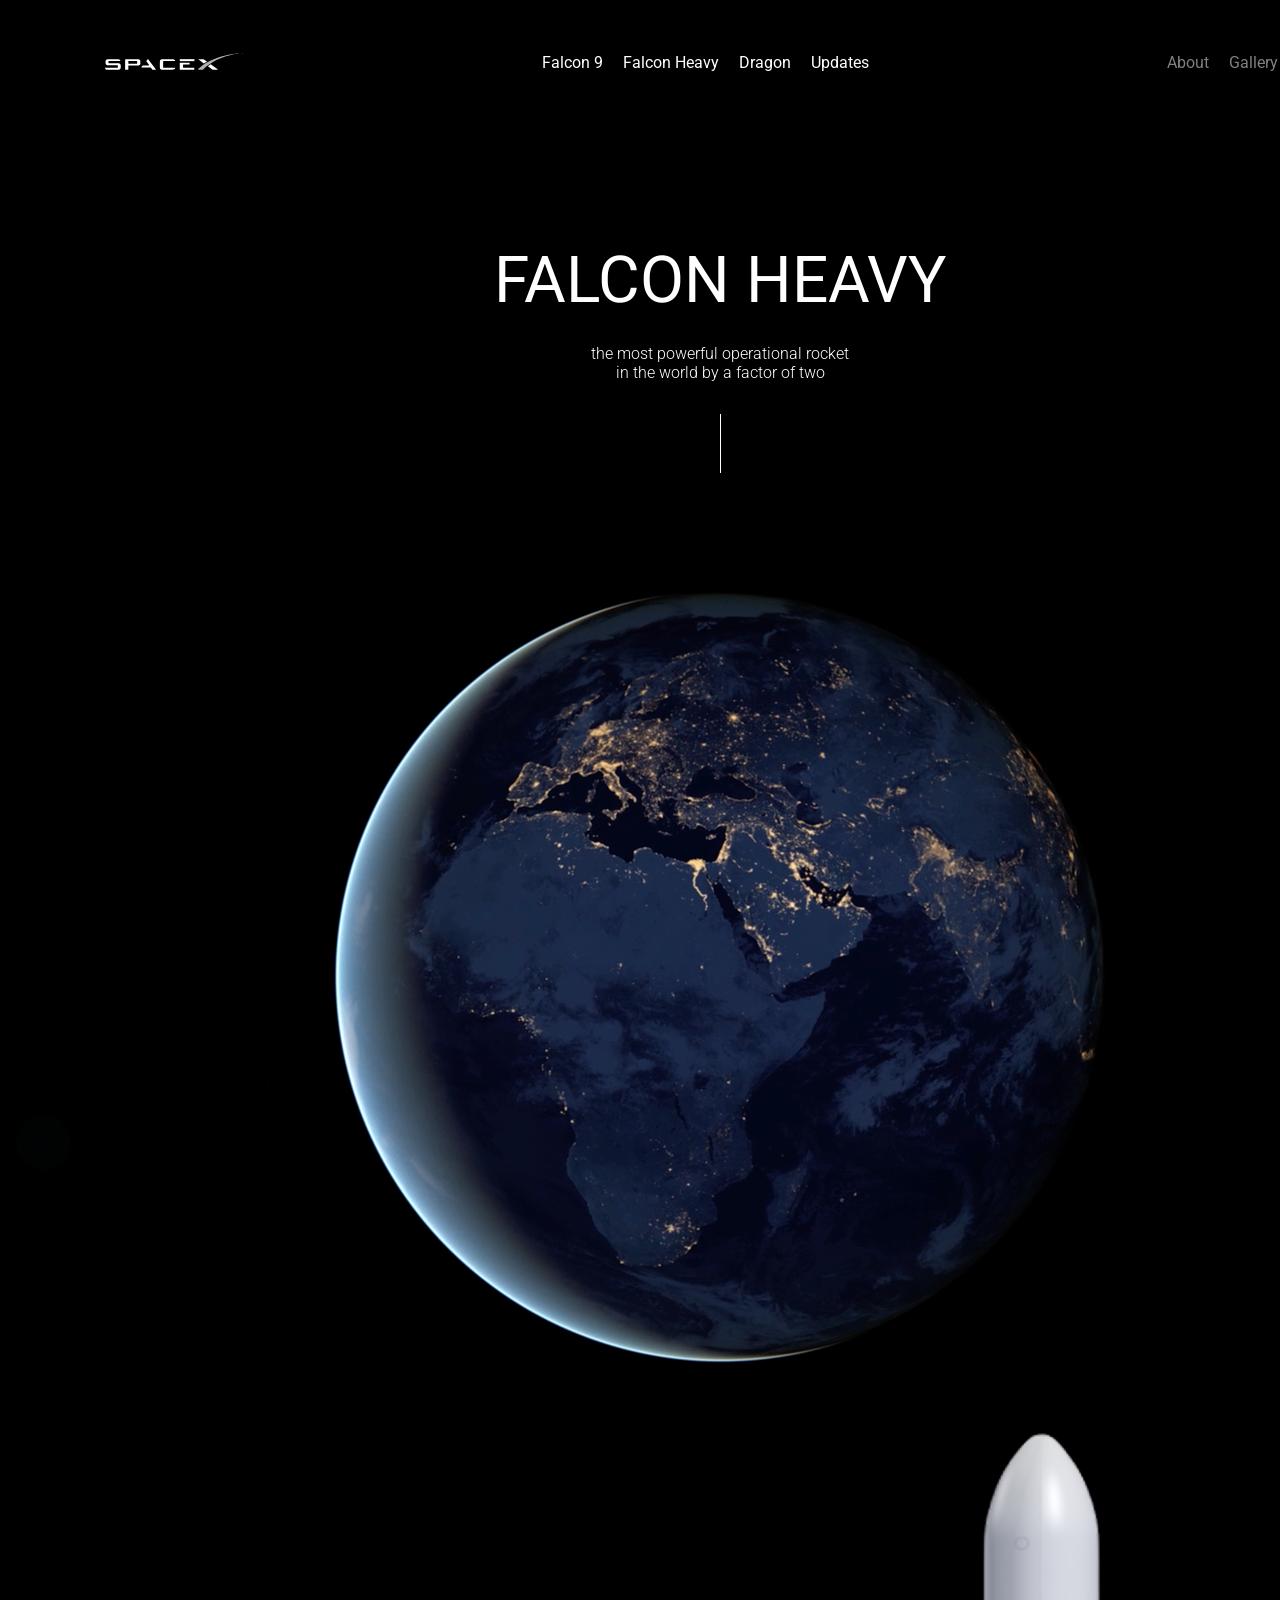
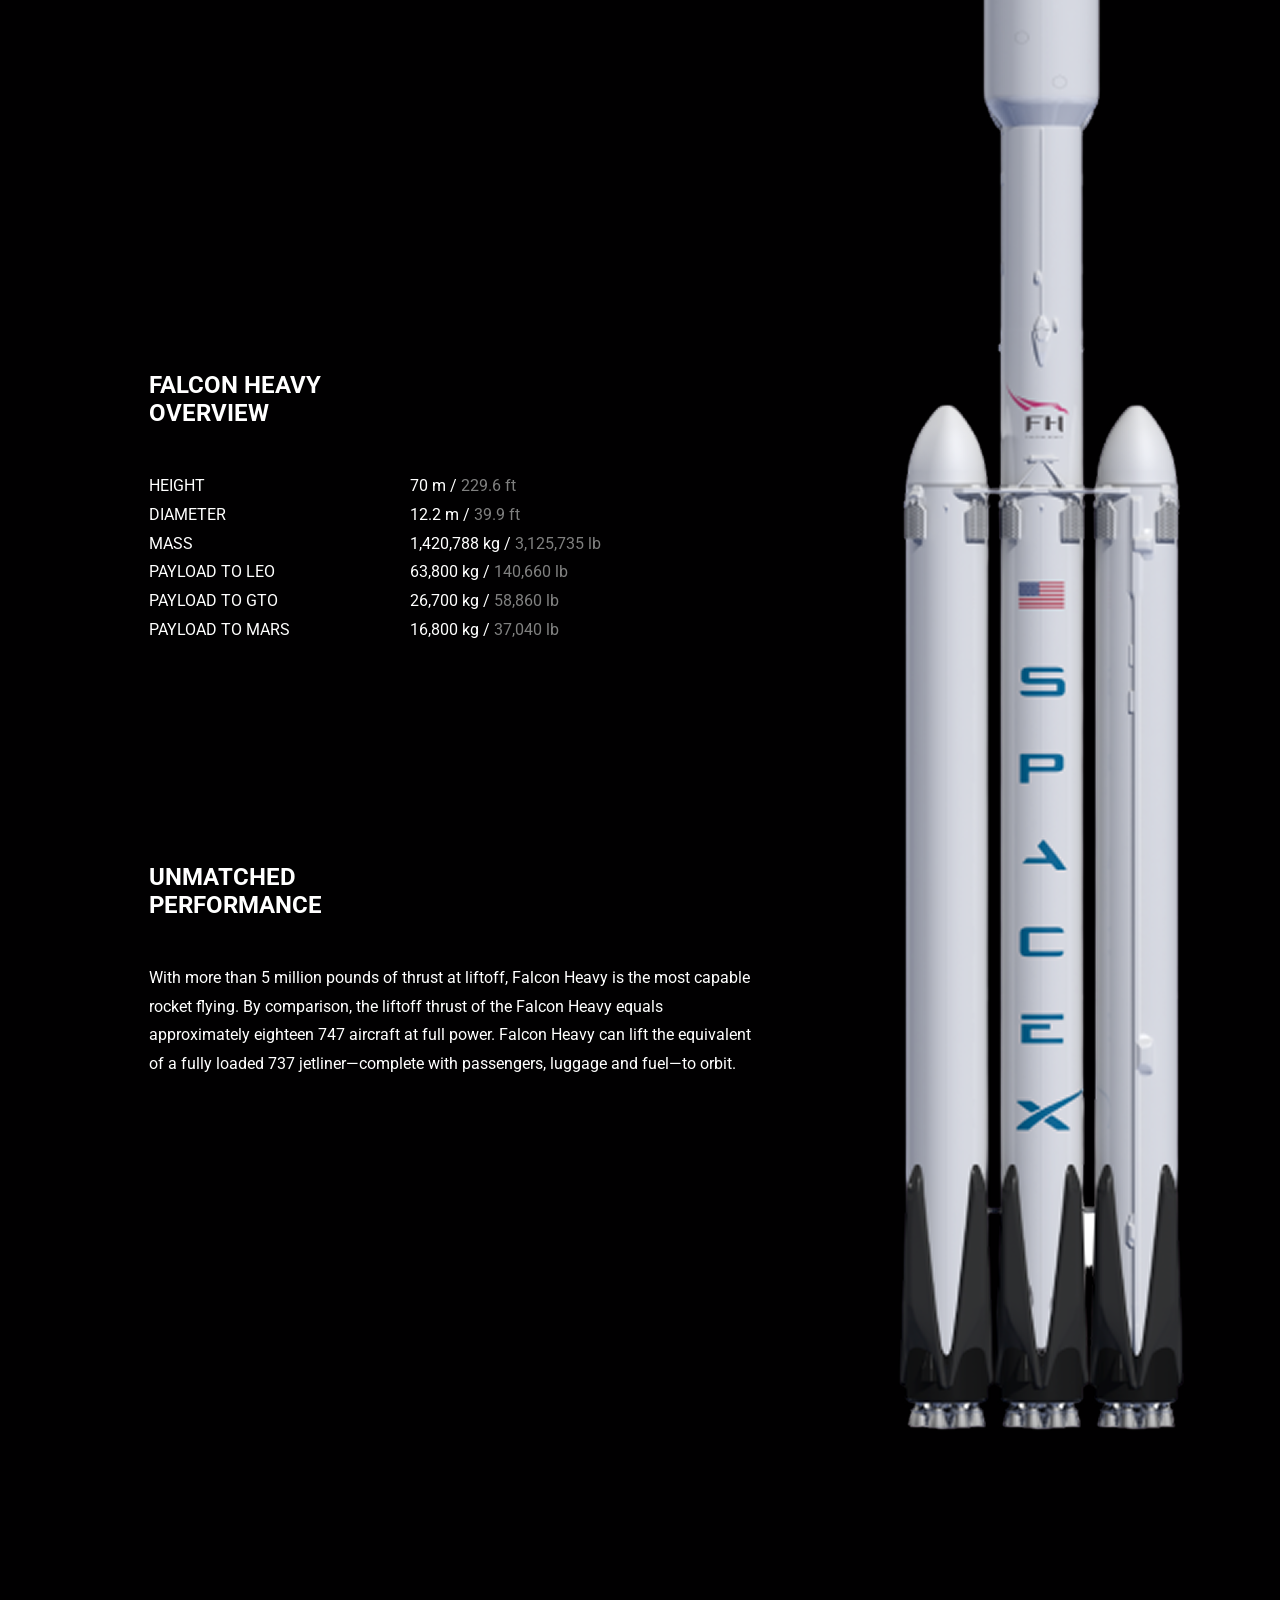
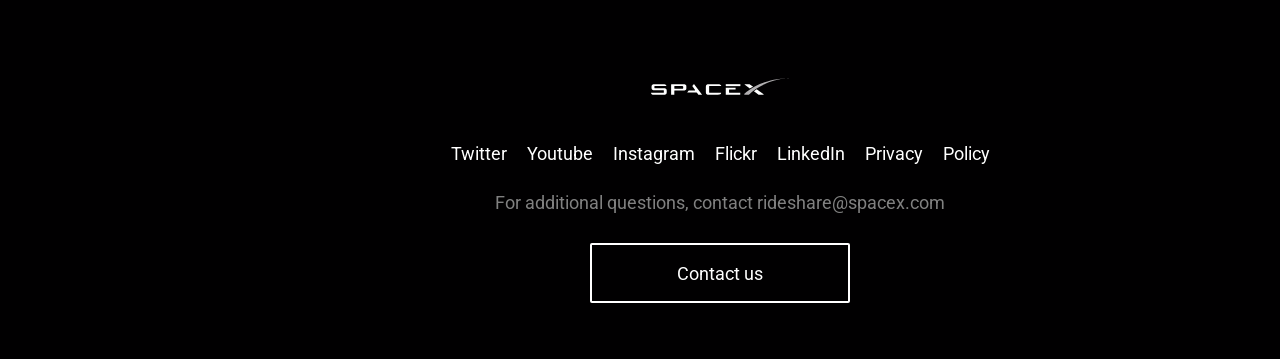
==== index.html @ 6d6f0f40 "додала базові файли проєкту" ====
<!DOCTYPE html>
<html lang="en">

<head>
  <meta charset="UTF-8">
  <meta name="viewport" content="width=device-width, initial-scale=1.0">
  <title>project1🚀</title>
  <link rel="stylesheet" href="style.css">
  <link rel="shortcut icon" href="cat.png" type="image/x-icon">
</head>

<body>
  <div class="container">
    <header class="header">
      <div class="header-content">
        <a href="index.html">
          <img class="logo" src="logo.svg" alt="logo.svg" />
        </a>
        <ul class="nav">
          <li class="nav-item"><a href="" class="nav-link">Falcon 9</a></li>
          <li class="nav-item"><a href="" class="nav-link">Falcon Heavy</a></li>
          <li class="nav-item"><a href="" class="nav-link">Dragon</a></li>
          <li class="nav-item"><a href="" class="nav-link">Updates</a></li>
        </ul>
        <ul class="nav">
          <li class="nav-item"><a href="" class="nav-link gray-link">About</a></li>
          <li class="nav-item"><a href="" class="nav-link gray-link">Gallery</a></li>
          <li class="nav-item"><a href="" class="nav-link gray-link">Shop</a></li>
        </ul>
      </div>
    </header>
    <!-- /header -->
    <main class="main">
      <div class="heading">
        <h1 class="heading1">FALCON HEAVY</h1>
        <h4 class="heading4">the most powerful operational rocket in the world by a factor of two</h4>
        <img class="Line" src="Line.png" alt="Line.png">
        <img class="earth" src="earth.png" alt="earth.png">
      </div>

      <div class="falcon-overwiew">
        <h3 class="overwiew-title">
          Falcon Heavy <br>Overview
        </h3>
        <div class="overview-text">
          <ul class="falcon-parameters left-col">
            <li class="falcon-parameters-item">HEIGHT</li>
            <li class="falcon-parameters-item">DIAMETER</li>
            <li class="falcon-parameters-item">MASS</li>
            <li class="falcon-parameters-item">PAYLOAD TO LEO</li>
            <li class="falcon-parameters-item">PAYLOAD TO GTO	</li>
            <li class="falcon-parameters-item">PAYLOAD TO MARS</li>
          </ul>
          <ul class="falcon-parameters right-col">
            <li class="falcon-parameters-item">70 m / <span class="ft">229.6 ft</span></li>
            <li class="falcon-parameters-item">12.2 m / <span class="ft">39.9 ft</span></li>
            <li class="falcon-parameters-item">1,420,788 kg / <span class="ft">3,125,735 lb</span></li>
            <li class="falcon-parameters-item">63,800 kg / <span class="ft">140,660 lb</span></li>
            <li class="falcon-parameters-item">26,700 kg / <span class="ft">58,860 lb</span></li>
            <li class="falcon-parameters-item">16,800 kg / <span class="ft">37,040 lb</span></li>
          </ul>
        </div>
      </div>

      <div class="unmatched-performance">
        <h3 class="overwiew-title">UNMATCHED <br>PERFORMANCE</h3>
        <p class="text">With more than 5 million pounds of thrust at liftoff,
          Falcon Heavy is the most capable rocket flying. By comparison,
          the liftoff thrust of the Falcon Heavy equals approximately
          eighteen 747 aircraft at full power. Falcon Heavy can lift
          the equivalent of a fully loaded 737 jetliner—complete with
          passengers, luggage and fuel—to orbit.</p>
      </div>
    </main>
    <!-- /main -->
    <section class="falcon">
      <img class="rocket" src="rocket.png" alt="rocket.png">
    </section>
        <!-- /falcon -->
    <footer class="footer">
      <a href="index.html">
        <img class="footer-logo" src="logo.svg" alt="logo.svg" />
      </a>
      <ul class="footer-nav">
        <li><a href="" class="footer-nav-link">Twitter</a></li>
        <li><a href="" class="footer-nav-link">Youtube</a></li>
        <li><a href="" class="footer-nav-link">Instagram</a></li>
        <li><a href="" class="footer-nav-link">Flickr</a></li>
        <li><a href="" class="footer-nav-link">LinkedIn</a></li>
        <li><a href="" class="footer-nav-link">Privacy</a></li>
        <li><a href="" class="footer-nav-link">Policy</a></li>
      </ul>
      <p class="contact">For additional questions, contact <a href="mailto=rideshare@spacex.com">rideshare@spacex.com</a></p>
      <button class="contact-us">Contact us</button>
    </footer>
    <!-- /footer -->
  </div>
  <script src="script.js"></script>
</body>

</html>
---- style.css ----
@import url('https://fonts.googleapis.com/css2?family=Roboto:ital,wdth,wght@0,75..100,100..900;1,75..100,100..900&display=swap');

*{
  margin: 0;
  padding: 0;
  box-sizing: border-box;
  font-family: Roboto;
}
.container{
  width: 1440px;
  height: 3559px;
  background: #010001;
  margin: 0 auto;
}
.header{
  display: flex;
  justify-content: center;
  align-items: center;
  height: 123px;
}
.header-content{
  display: flex;
  justify-content: space-between;
  width: 1230px;
  height: 17px;
  background: #000000;
}
.nav{
  display: flex;
  gap: 20px;
  list-style: none;
}
.nav-link{
  text-decoration: none;
  font-family: Roboto;
  font-weight: 12px;
  line-height: 100%;
  letter-spacing: 0%;
  color:white
}
.gray-link {
  color: gray;
}
.main{
  height: 1250px;
}
.heading {
  font-family: Roboto;
  letter-spacing: 0%;
  text-align: center;
  color: white;
  display:flex;
  flex-direction: column;
  align-items: center;

  }
.heading1 {
  font-size: 64px;
  font-weight: 400;
  padding-top: 120px;
}
.heading4 {
  font-size: 16px;
  font-weight: 300;
  width: 268px;
  padding-top: 26px;
  padding-bottom: 32px;
}
.falcon-overwiew {
  margin-left: 149px;
  color: white;
  width: 603px;
  margin-bottom: 218px;
  margin-top: 492px;
}
.overwiew-title {
  font-size: 24px;
  text-transform: uppercase;
  padding-bottom: 45px;
}
.overview-text {
  display: flex;
  column-gap: 120px;
}
.falcon-parameters {
  list-style: none;
  line-height: 180%;
}
.ft {
  color: #808080;
}
.unmatched-performance {
  margin-left: 149px;
  color: white;
  width: 603px;
  margin-bottom: 218px;
}
.text {
  font-size: 16px;
  font-weight: 400;
  line-height: 180%;
}
.falcon {
  margin-bottom: 183px;
}
.rocket {
  margin-left: 50%;
}
.footer {
  display: flex;
  flex-direction: column;
  align-items: center;
  color: white;
  font-size: 18px;
  font-weight: 400;
}
.footer-logo {
  margin-bottom: 44px;
}
.footer-nav {
  display: flex;
  gap: 20px;
  list-style: none;
  margin-bottom: 28px;
}
.footer-nav-link {
  text-decoration: none;
  line-height: 100%;
  letter-spacing: 0%;
  color:white
}
.contact {
  color: #808080;
  margin-bottom: 30px;
}
.contact > a {
  color: #808080;
  text-decoration: none;
}
.contact-us {
  width: 260px;
  height: 60px;
  border: 2px solid white;
  border-radius: 2px;
  font-size: 18px;
  font-weight: 400;
  color: white;
  background-color: transparent;
}
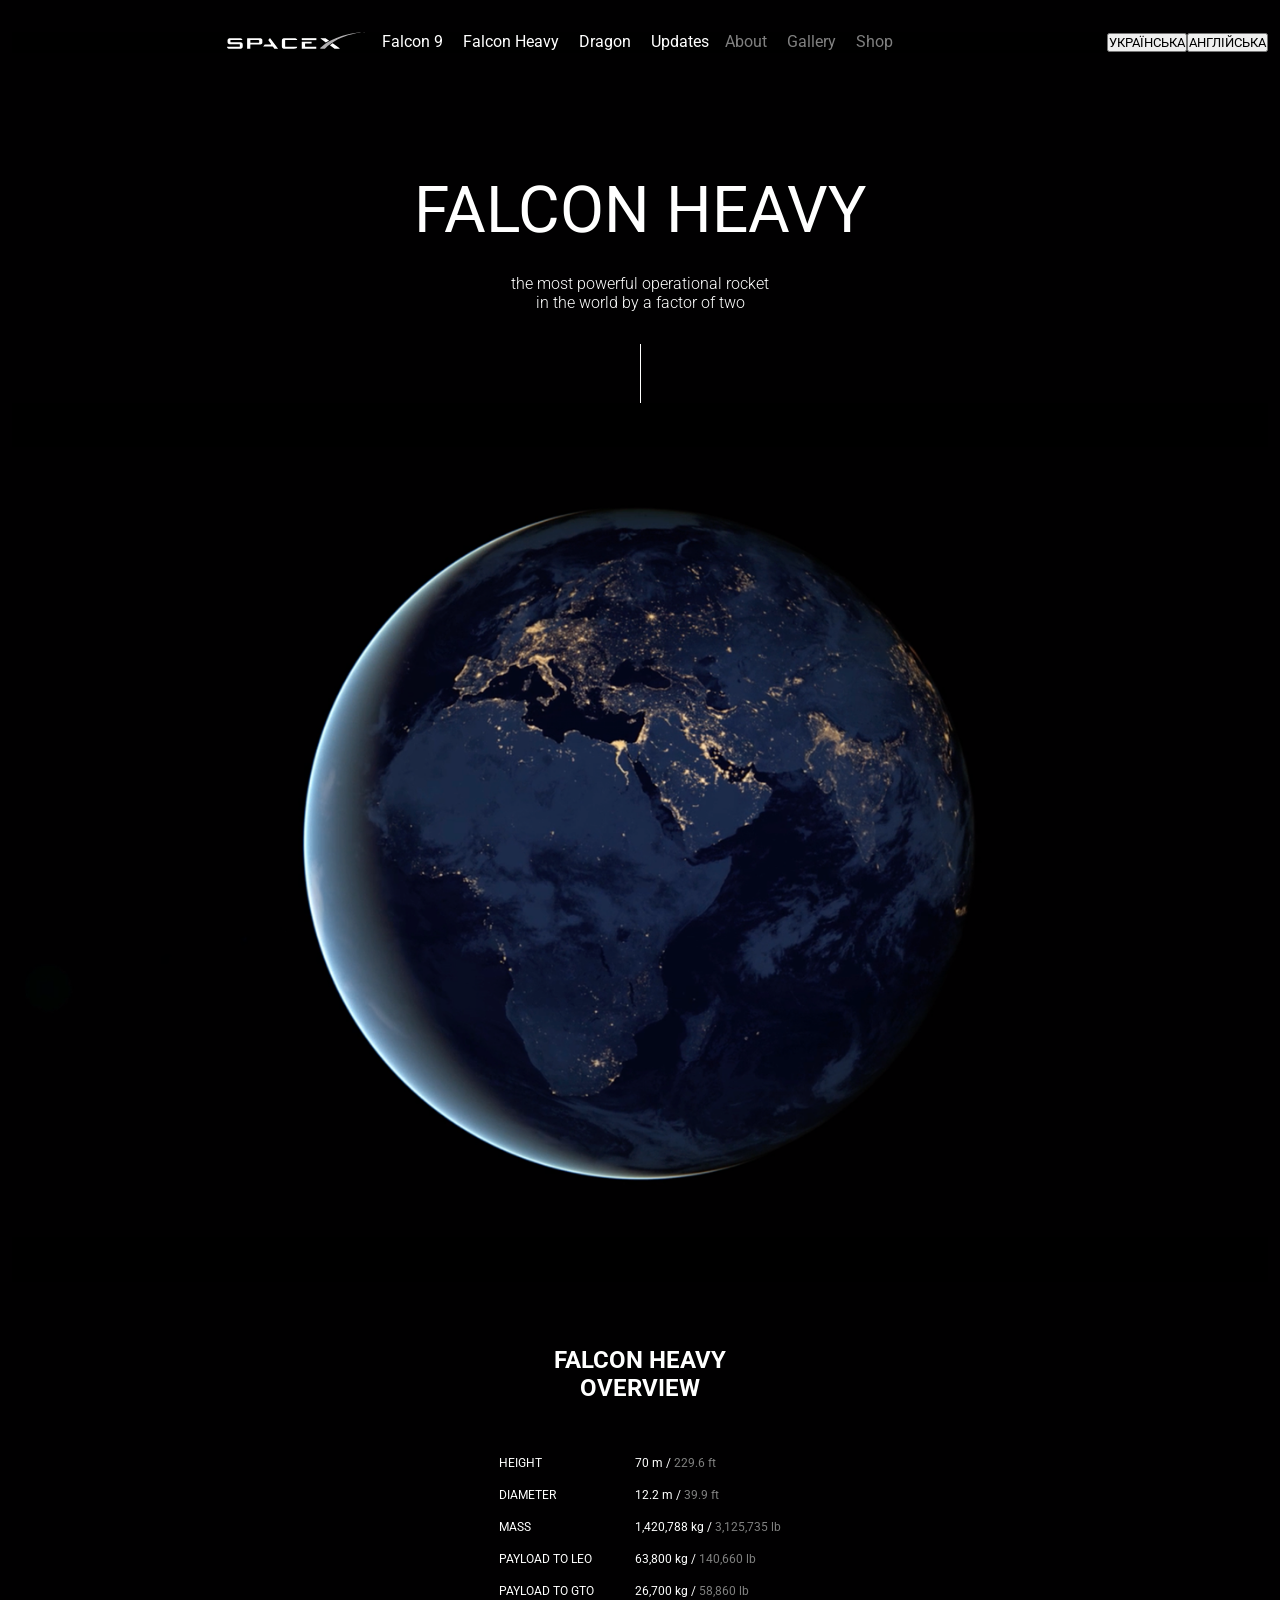
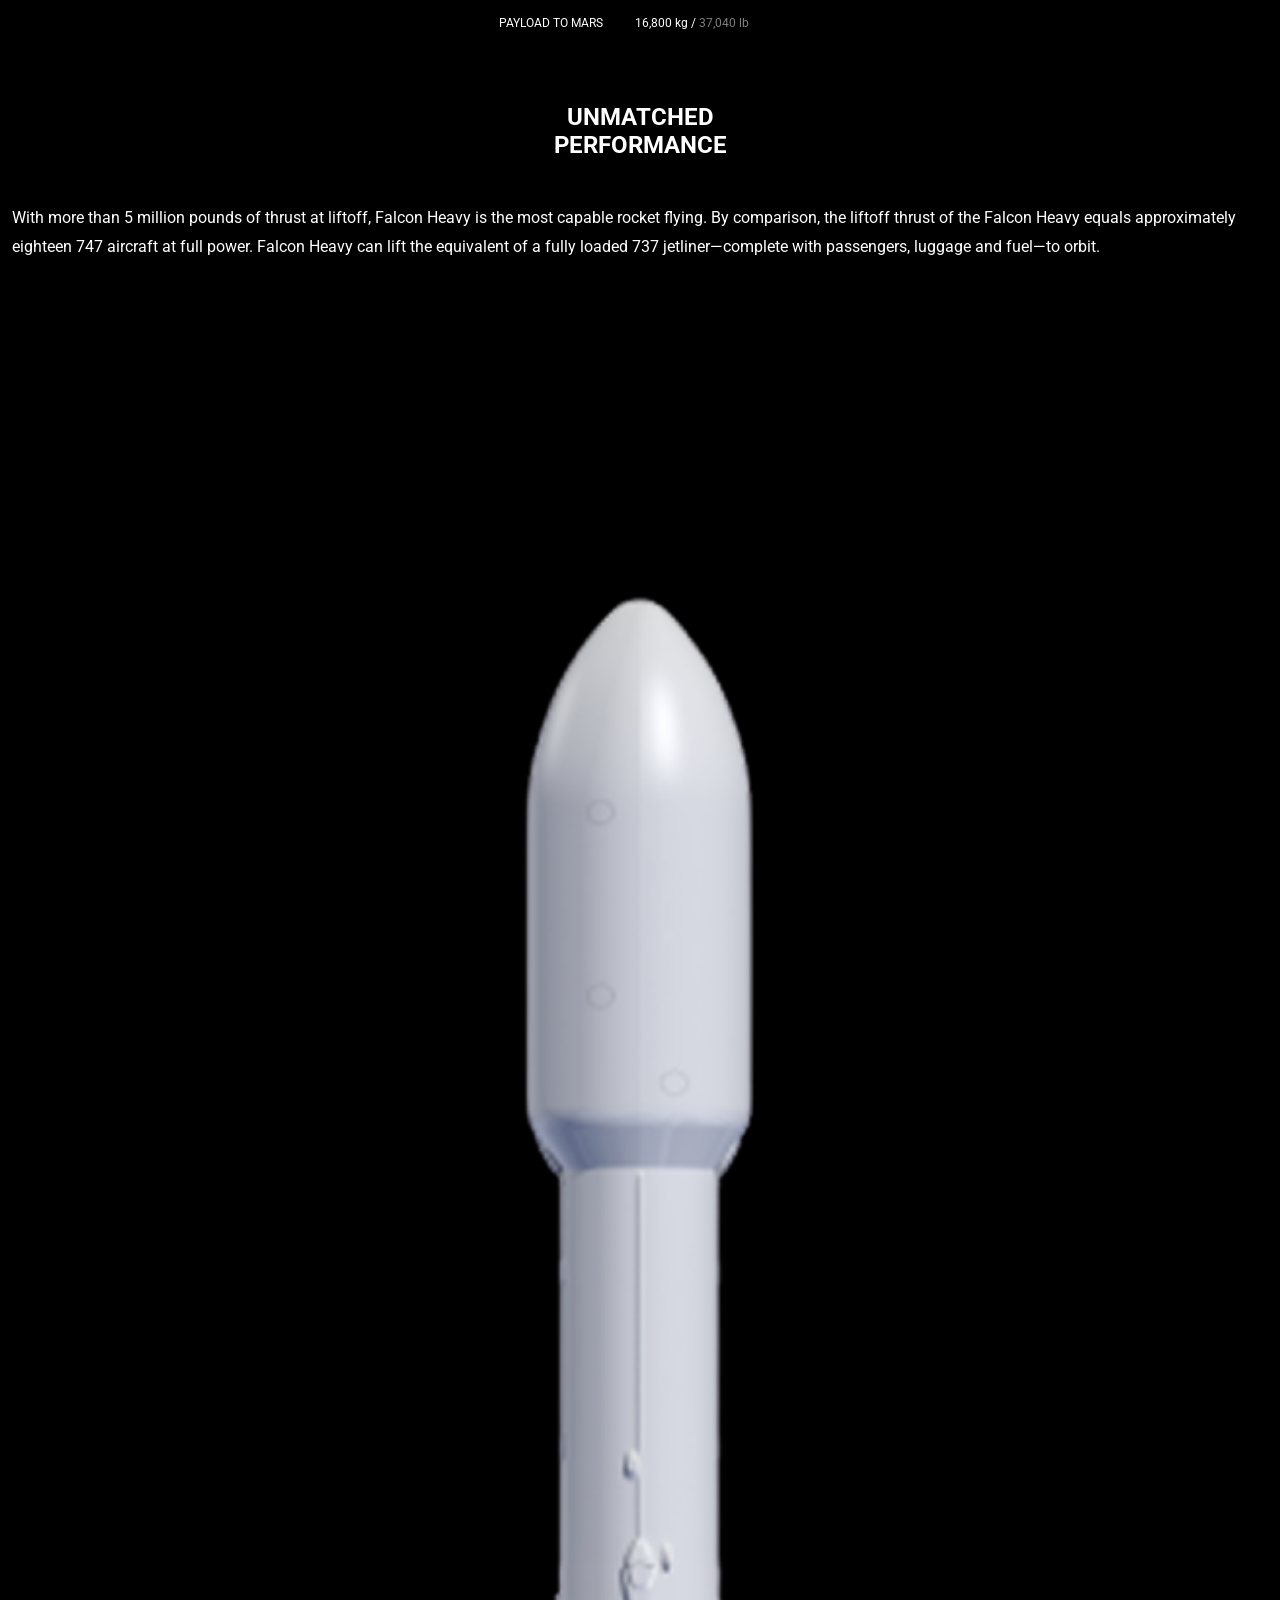
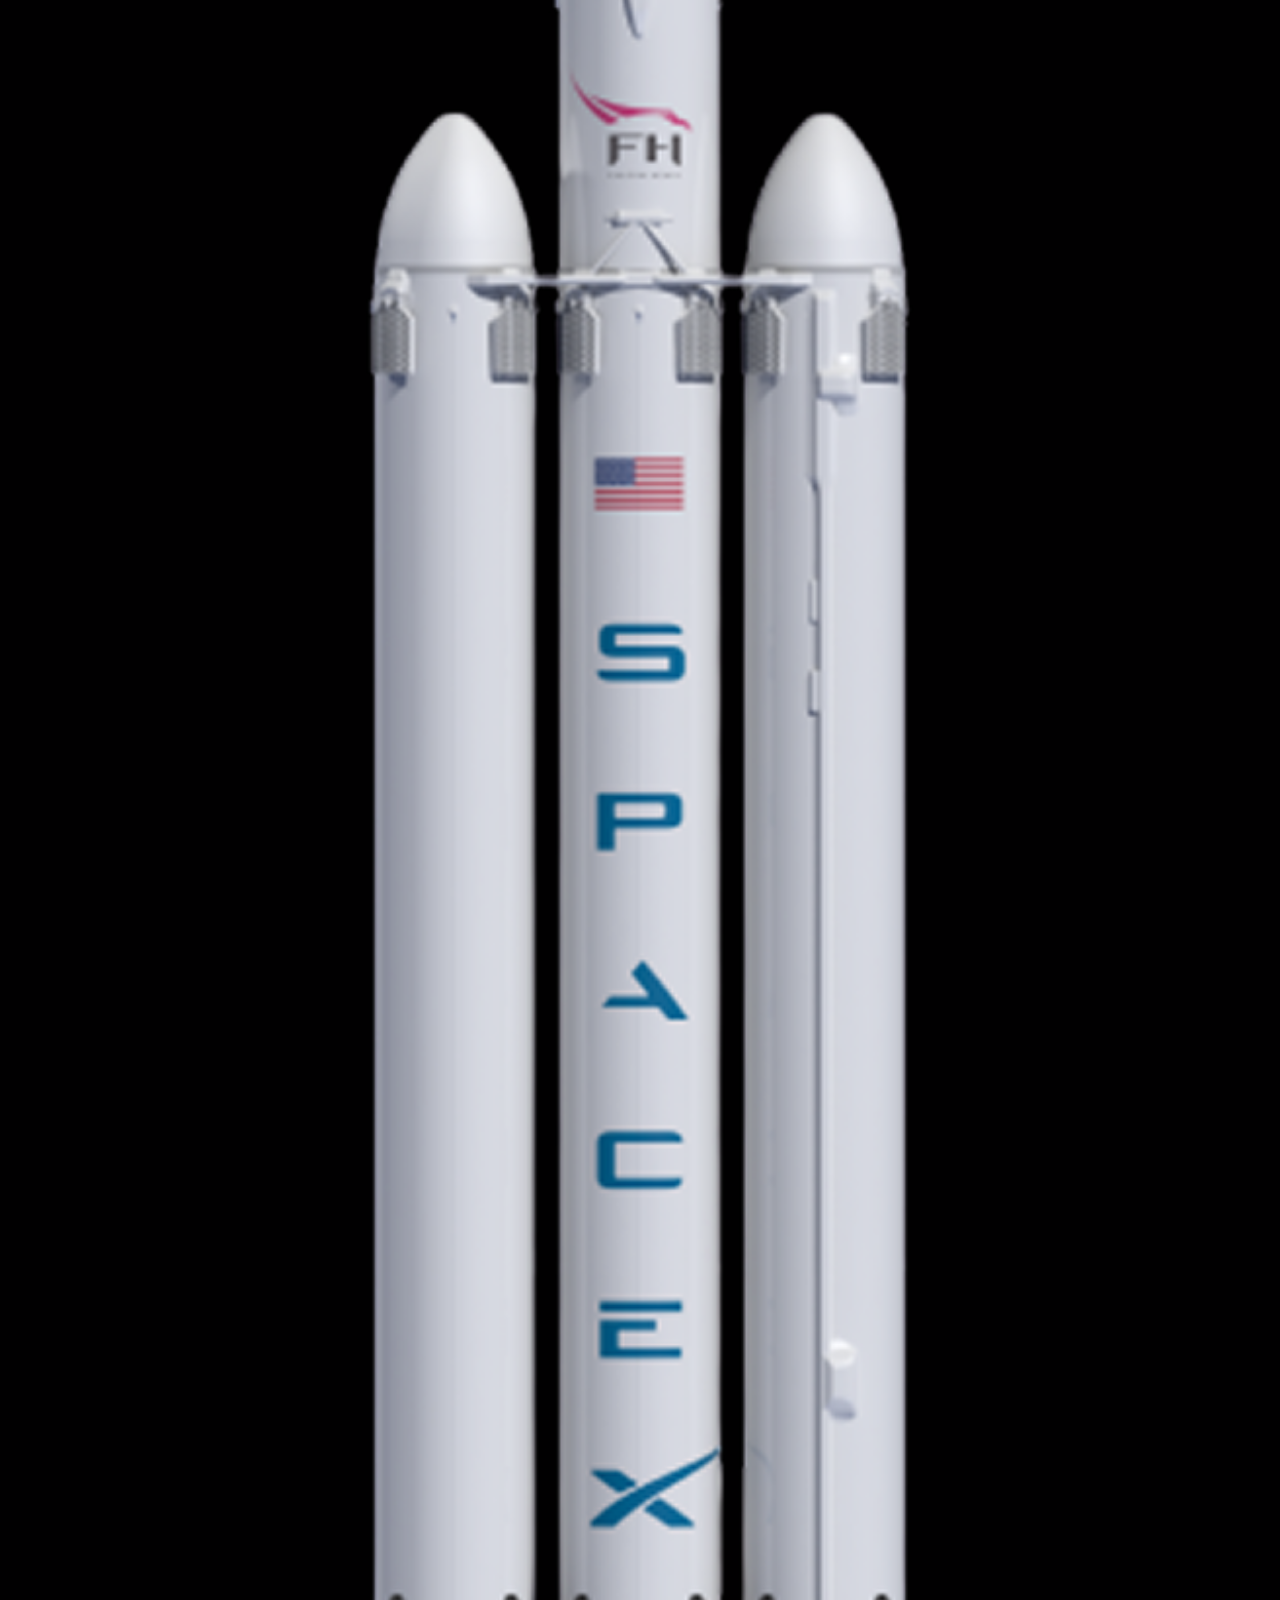
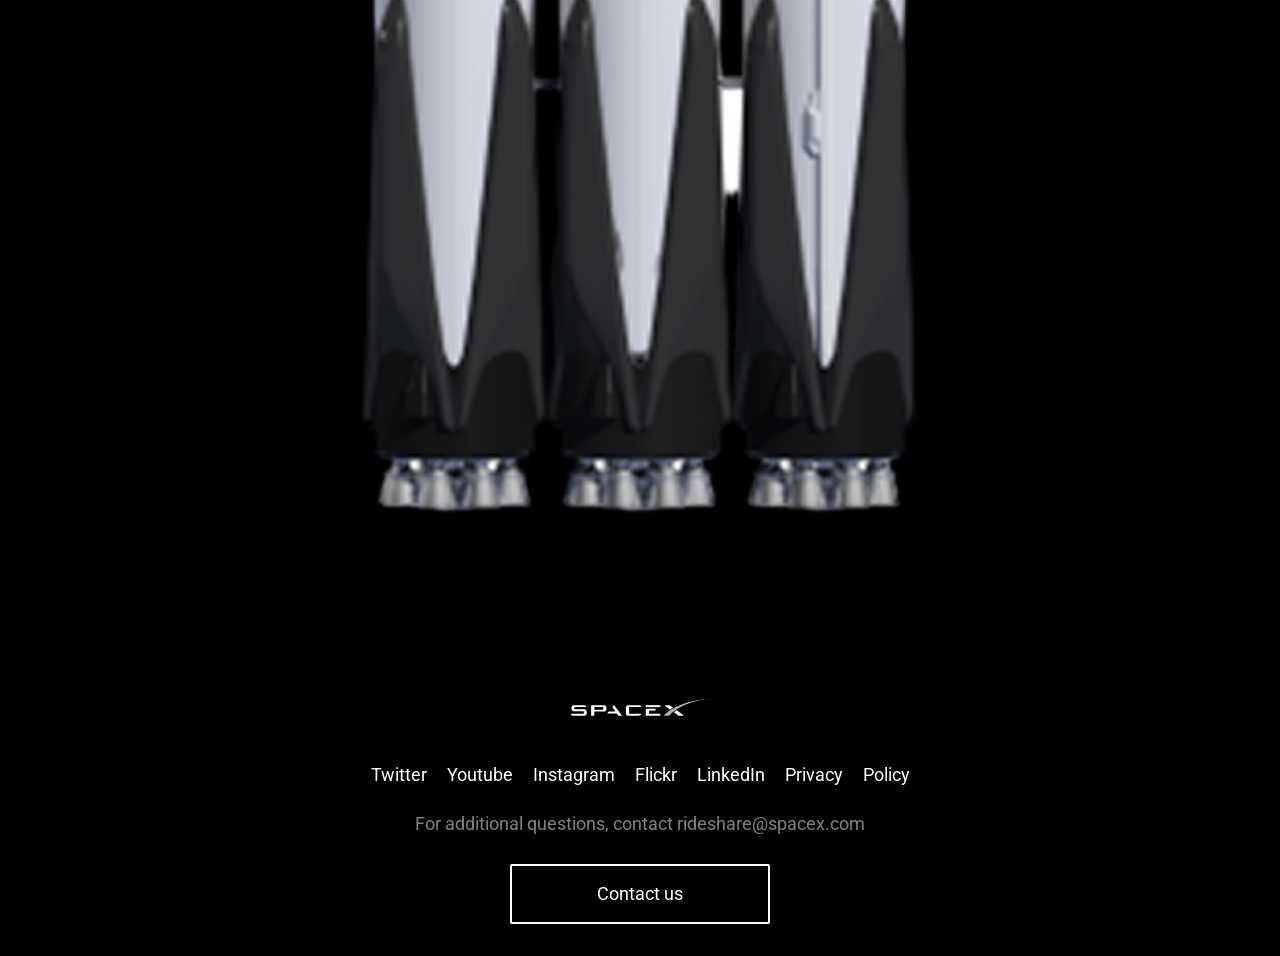
==== commit b367b806: "Зробила loader" ====
--- a/index.html
+++ b/index.html
@@ -6,10 +6,18 @@
   <meta name="viewport" content="width=device-width, initial-scale=1.0">
   <title>project1🚀</title>
   <link rel="stylesheet" href="style.css">
+  <link rel="stylesheet" href="media.css">
   <link rel="shortcut icon" href="cat.png" type="image/x-icon">
 </head>
 
 <body>
+  <div class="space-loader">
+    <div id="stars" class="stars"></div>
+    <div class="orbit"></div>
+    <div class="ring"></div>
+    <div class="planet"></div>
+    <div class="satellite"></div>
+  </div>
   <div class="container">
     <header class="header">
       <div class="header-content">
@@ -17,17 +25,20 @@
           <img class="logo" src="logo.svg" alt="logo.svg" />
         </a>
         <ul class="nav">
-          <li class="nav-item"><a href="" class="nav-link">Falcon 9</a></li>
-          <li class="nav-item"><a href="" class="nav-link">Falcon Heavy</a></li>
-          <li class="nav-item"><a href="" class="nav-link">Dragon</a></li>
-          <li class="nav-item"><a href="" class="nav-link">Updates</a></li>
+          <li class="nav-item"><a href="#falcon-9" class="nav-link">Falcon 9</a></li>
+          <li class="nav-item"><a href="#falcon-heavy" class="nav-link">Falcon Heavy</a></li>
+          <li class="nav-item"><a href="#dragon" class="nav-link">Dragon</a></li>
+          <li class="nav-item"><a href="#updates" class="nav-link">Updates</a></li>
         </ul>
         <ul class="nav">
-          <li class="nav-item"><a href="" class="nav-link gray-link">About</a></li>
-          <li class="nav-item"><a href="" class="nav-link gray-link">Gallery</a></li>
-          <li class="nav-item"><a href="" class="nav-link gray-link">Shop</a></li>
+          <li class="nav-item"><a href="#updates" class="nav-link gray-link">About</a></li>
+          <li class="nav-item"><a href="#updates" class="nav-link gray-link">Gallery</a></li>
+          <li class="nav-item"><a href="#updates" class="nav-link gray-link">Shop</a></li>
         </ul>
       </div>
+      <button onclick="translateToUk()">УКРАЇНСЬКА</button>
+
+      <button onclick="translateToEn()">АНГЛІЙСЬКА</button>
     </header>
     <!-- /header -->
     <main class="main">
@@ -38,7 +49,7 @@
         <img class="earth" src="earth.png" alt="earth.png">
       </div>
 
-      <div class="falcon-overwiew">
+      <div id="falcon-heavy" class="falcon-overwiew">
         <h3 class="overwiew-title">
           Falcon Heavy <br>Overview
         </h3>
@@ -48,7 +59,7 @@
             <li class="falcon-parameters-item">DIAMETER</li>
             <li class="falcon-parameters-item">MASS</li>
             <li class="falcon-parameters-item">PAYLOAD TO LEO</li>
-            <li class="falcon-parameters-item">PAYLOAD TO GTO	</li>
+            <li class="falcon-parameters-item">PAYLOAD TO GTO </li>
             <li class="falcon-parameters-item">PAYLOAD TO MARS</li>
           </ul>
           <ul class="falcon-parameters right-col">
@@ -74,24 +85,25 @@
     </main>
     <!-- /main -->
     <section class="falcon">
-      <img class="rocket" src="rocket.png" alt="rocket.png">
+      <img id="falcon-9" class="rocket" src="rocket.png" alt="rocket.png">
     </section>
-        <!-- /falcon -->
-    <footer class="footer">
+    <!-- /falcon -->
+    <footer id="updates" class="footer">
       <a href="index.html">
         <img class="footer-logo" src="logo.svg" alt="logo.svg" />
       </a>
       <ul class="footer-nav">
-        <li><a href="" class="footer-nav-link">Twitter</a></li>
-        <li><a href="" class="footer-nav-link">Youtube</a></li>
-        <li><a href="" class="footer-nav-link">Instagram</a></li>
-        <li><a href="" class="footer-nav-link">Flickr</a></li>
-        <li><a href="" class="footer-nav-link">LinkedIn</a></li>
-        <li><a href="" class="footer-nav-link">Privacy</a></li>
-        <li><a href="" class="footer-nav-link">Policy</a></li>
+        <li><a href="#top" class="footer-nav-link">Twitter</a></li>
+        <li><a href="#top" class="footer-nav-link">Youtube</a></li>
+        <li><a href="#top" class="footer-nav-link">Instagram</a></li>
+        <li><a href="#top" class="footer-nav-link">Flickr</a></li>
+        <li><a href="#top" class="footer-nav-link">LinkedIn</a></li>
+        <li><a href="#top" class="footer-nav-link">Privacy</a></li>
+        <li><a href="#top" class="footer-nav-link">Policy</a></li>
       </ul>
-      <p class="contact">For additional questions, contact <a href="mailto=rideshare@spacex.com">rideshare@spacex.com</a></p>
-      <button class="contact-us">Contact us</button>
+      <p class="contact">For additional questions, contact <a
+          href="mailto=rideshare@spacex.com">rideshare@spacex.com</a></p>
+      <button id="dragon" class="contact-us">Contact us</button>
     </footer>
     <!-- /footer -->
   </div>
--- a/style.css
+++ b/style.css
@@ -1,64 +1,190 @@
 @import url('https://fonts.googleapis.com/css2?family=Roboto:ital,wdth,wght@0,75..100,100..900;1,75..100,100..900&display=swap');
 
-*{
+* {
   margin: 0;
   padding: 0;
   box-sizing: border-box;
   font-family: Roboto;
 }
-.container{
+
+.body {
+  background: #010001;
+  overflow-x: hidden
+}
+
+html {
+  scroll-behavior: smooth;
+}
+
+/* From Uiverse.io by IsaiahAltDelete */
+.space-loader {
+  position: absolute;
+  left: calc(50% - 100px);
+  top: calc(50% - 100px);
+  width: 200px;
+  height: 200px;
+  background-color: #000;
+  border-radius: 50%;
+  overflow: hidden;
+  box-shadow: 0 0 30px rgba(255, 255, 255, 0.1);
+}
+
+.planet {
+  width: 80px;
+  height: 80px;
+  background: radial-gradient(circle at 30% 30%, #fff, #888);
+  border-radius: 50%;
+  position: absolute;
+  top: 50%;
+  left: 50%;
+  transform: translate(-50%, -50%);
+  box-shadow: 0 0 20px rgba(255, 255, 255, 0.3);
+}
+
+.ring {
+  width: 120px;
+  height: 120px;
+  border: 4px solid rgba(255, 255, 255, 0.3);
+  border-radius: 50%;
+  position: absolute;
+  top: 50%;
+  left: 50%;
+  transform: translate(-50%, -50%) rotateX(75deg) rotateY(15deg);
+  animation: rotate 12s linear infinite;
+}
+
+.orbit {
+  width: 160px;
+  height: 160px;
+  border: 1px dashed rgba(255, 255, 255, 0.3);
+  border-radius: 50%;
+  position: absolute;
+  top: 50%;
+  left: 50%;
+  transform: translate(-50%, -50%);
+}
+
+.satellite {
+  width: 10px;
+  height: 10px;
+  background-color: #fff;
+  border-radius: 50%;
+  position: absolute;
+  top: 50%;
+  left: 50%;
+  transform: translate(-50%, -50%);
+  animation: orbit 8s linear infinite;
+}
+
+.stars {
+  width: 100%;
+  height: 100%;
+  position: absolute;
+  animation: twinkle 4s ease-in-out infinite;
+}
+
+.star {
+  position: absolute;
+  background-color: #fff;
+  border-radius: 50%;
+}
+
+@keyframes rotate {
+  0% {
+    transform: translate(-50%, -50%) rotateX(75deg) rotateY(15deg) rotate(0deg);
+  }
+
+  100% {
+    transform: translate(-50%, -50%) rotateX(75deg) rotateY(15deg) rotate(360deg);
+  }
+}
+
+@keyframes orbit {
+  0% {
+    transform: rotate(0deg) translateX(80px) rotate(0deg);
+  }
+
+  100% {
+    transform: rotate(360deg) translateX(80px) rotate(-360deg);
+  }
+}
+
+@keyframes twinkle {
+
+  0%,
+  100% {
+    opacity: 0.3;
+  }
+
+  50% {
+    opacity: 0.8;
+  }
+}
+
+
+.container {
+  display: none;
   width: 1440px;
   height: 3559px;
   background: #010001;
   margin: 0 auto;
 }
-.header{
+
+.header {
   display: flex;
   justify-content: center;
   align-items: center;
   height: 123px;
 }
-.header-content{
+
+.header-content {
   display: flex;
   justify-content: space-between;
   width: 1230px;
   height: 17px;
   background: #000000;
 }
-.nav{
+
+.nav {
   display: flex;
   gap: 20px;
   list-style: none;
 }
-.nav-link{
+
+.nav-link {
   text-decoration: none;
   font-family: Roboto;
   font-weight: 12px;
   line-height: 100%;
   letter-spacing: 0%;
-  color:white
-}
+  color: white
+}
+
 .gray-link {
   color: gray;
 }
-.main{
+
+.main {
   height: 1250px;
 }
+
 .heading {
   font-family: Roboto;
   letter-spacing: 0%;
   text-align: center;
   color: white;
-  display:flex;
+  display: flex;
   flex-direction: column;
   align-items: center;
 
-  }
+}
+
 .heading1 {
   font-size: 64px;
   font-weight: 400;
   padding-top: 120px;
 }
+
 .heading4 {
   font-size: 16px;
   font-weight: 300;
@@ -66,6 +192,7 @@
   padding-top: 26px;
   padding-bottom: 32px;
 }
+
 .falcon-overwiew {
   margin-left: 149px;
   color: white;
@@ -73,39 +200,48 @@
   margin-bottom: 218px;
   margin-top: 492px;
 }
+
 .overwiew-title {
   font-size: 24px;
   text-transform: uppercase;
   padding-bottom: 45px;
 }
+
 .overview-text {
   display: flex;
   column-gap: 120px;
 }
+
 .falcon-parameters {
   list-style: none;
   line-height: 180%;
 }
+
 .ft {
   color: #808080;
 }
+
 .unmatched-performance {
   margin-left: 149px;
   color: white;
   width: 603px;
   margin-bottom: 218px;
 }
+
 .text {
   font-size: 16px;
   font-weight: 400;
   line-height: 180%;
 }
+
 .falcon {
   margin-bottom: 183px;
 }
+
 .rocket {
   margin-left: 50%;
 }
+
 .footer {
   display: flex;
   flex-direction: column;
@@ -114,29 +250,35 @@
   font-size: 18px;
   font-weight: 400;
 }
+
 .footer-logo {
   margin-bottom: 44px;
 }
+
 .footer-nav {
   display: flex;
   gap: 20px;
   list-style: none;
   margin-bottom: 28px;
 }
+
 .footer-nav-link {
   text-decoration: none;
   line-height: 100%;
   letter-spacing: 0%;
-  color:white
-}
+  color: white
+}
+
 .contact {
   color: #808080;
   margin-bottom: 30px;
 }
-.contact > a {
+
+.contact>a {
   color: #808080;
   text-decoration: none;
 }
+
 .contact-us {
   width: 260px;
   height: 60px;
--- a/media.css
+++ b/media.css
@@ -0,0 +1,160 @@
+@media screen and (max-width: 768px) {
+
+  .container {
+    display: block;
+    width: 100%;
+    height: auto;
+    padding: 32px 12px;
+  }
+
+  .header {
+    height: auto;
+  }
+
+  .header-content {
+    display: flex;
+    justify-content: center;
+    flex-wrap: wrap;
+    gap: 16px;
+    height: auto;
+  }
+
+  .main {
+    height: auto;
+  }
+
+  .earth {
+    width: 100%;
+  }
+
+  .falcon-overwiew {
+    margin-left: 0;
+    width: 100%;
+    margin-bottom: 64px;
+    margin-top: 64px;
+    display: flex;
+    flex-direction: column;
+    justify-content: center;
+    align-items: center;
+  }
+
+  .overview-text {
+    column-gap: 32px;
+    font-size: 12px;
+  }
+
+  .falcon-parameters {
+    line-height: 32px;
+  }
+
+  .unmatched-performance {
+    margin-left: 0;
+    width: 100%;
+  }
+
+  .overwiew-title {
+    text-align: center;
+  }
+
+  .falcon {
+    margin-bottom: 64px;
+  }
+
+  .rocket {
+    margin-left: 0;
+    width: 100%;
+  }
+
+  .footer {
+    text-align: center;
+  }
+
+  .footer-logo {
+    margin-bottom: 44px;
+  }
+
+  .footer-nav {
+    flex-wrap: wrap;
+    justify-content: center;
+  }
+}
+
+@media screen and (max-width: 1440px) {
+  .container {
+    display: block;
+    width: 100%;
+    height: auto;
+    padding: 32px 12px;
+  }
+
+  .header {
+    height: auto;
+  }
+
+  .header-content {
+    display: flex;
+    justify-content: center;
+    flex-wrap: wrap;
+    gap: 16px;
+    height: auto;
+  }
+
+  .main {
+    height: auto;
+  }
+
+  .earth {
+    width: 100%;
+  }
+
+  .falcon-overwiew {
+    margin-left: 0;
+    width: 100%;
+    margin-bottom: 64px;
+    margin-top: 64px;
+    display: flex;
+    flex-direction: column;
+    justify-content: center;
+    align-items: center;
+  }
+
+  .overview-text {
+    column-gap: 32px;
+    font-size: 12px;
+  }
+
+  .falcon-parameters {
+    line-height: 32px;
+  }
+
+  .unmatched-performance {
+    margin-left: 0;
+    width: 100%;
+  }
+
+  .overwiew-title {
+    text-align: center;
+  }
+
+  .falcon {
+    margin-bottom: 64px;
+  }
+
+  .rocket {
+    margin-left: 0;
+    width: 100%;
+  }
+
+  .footer {
+    text-align: center;
+  }
+
+  .footer-logo {
+    margin-bottom: 44px;
+  }
+
+  .footer-nav {
+    flex-wrap: wrap;
+    justify-content: center;
+  }
+}
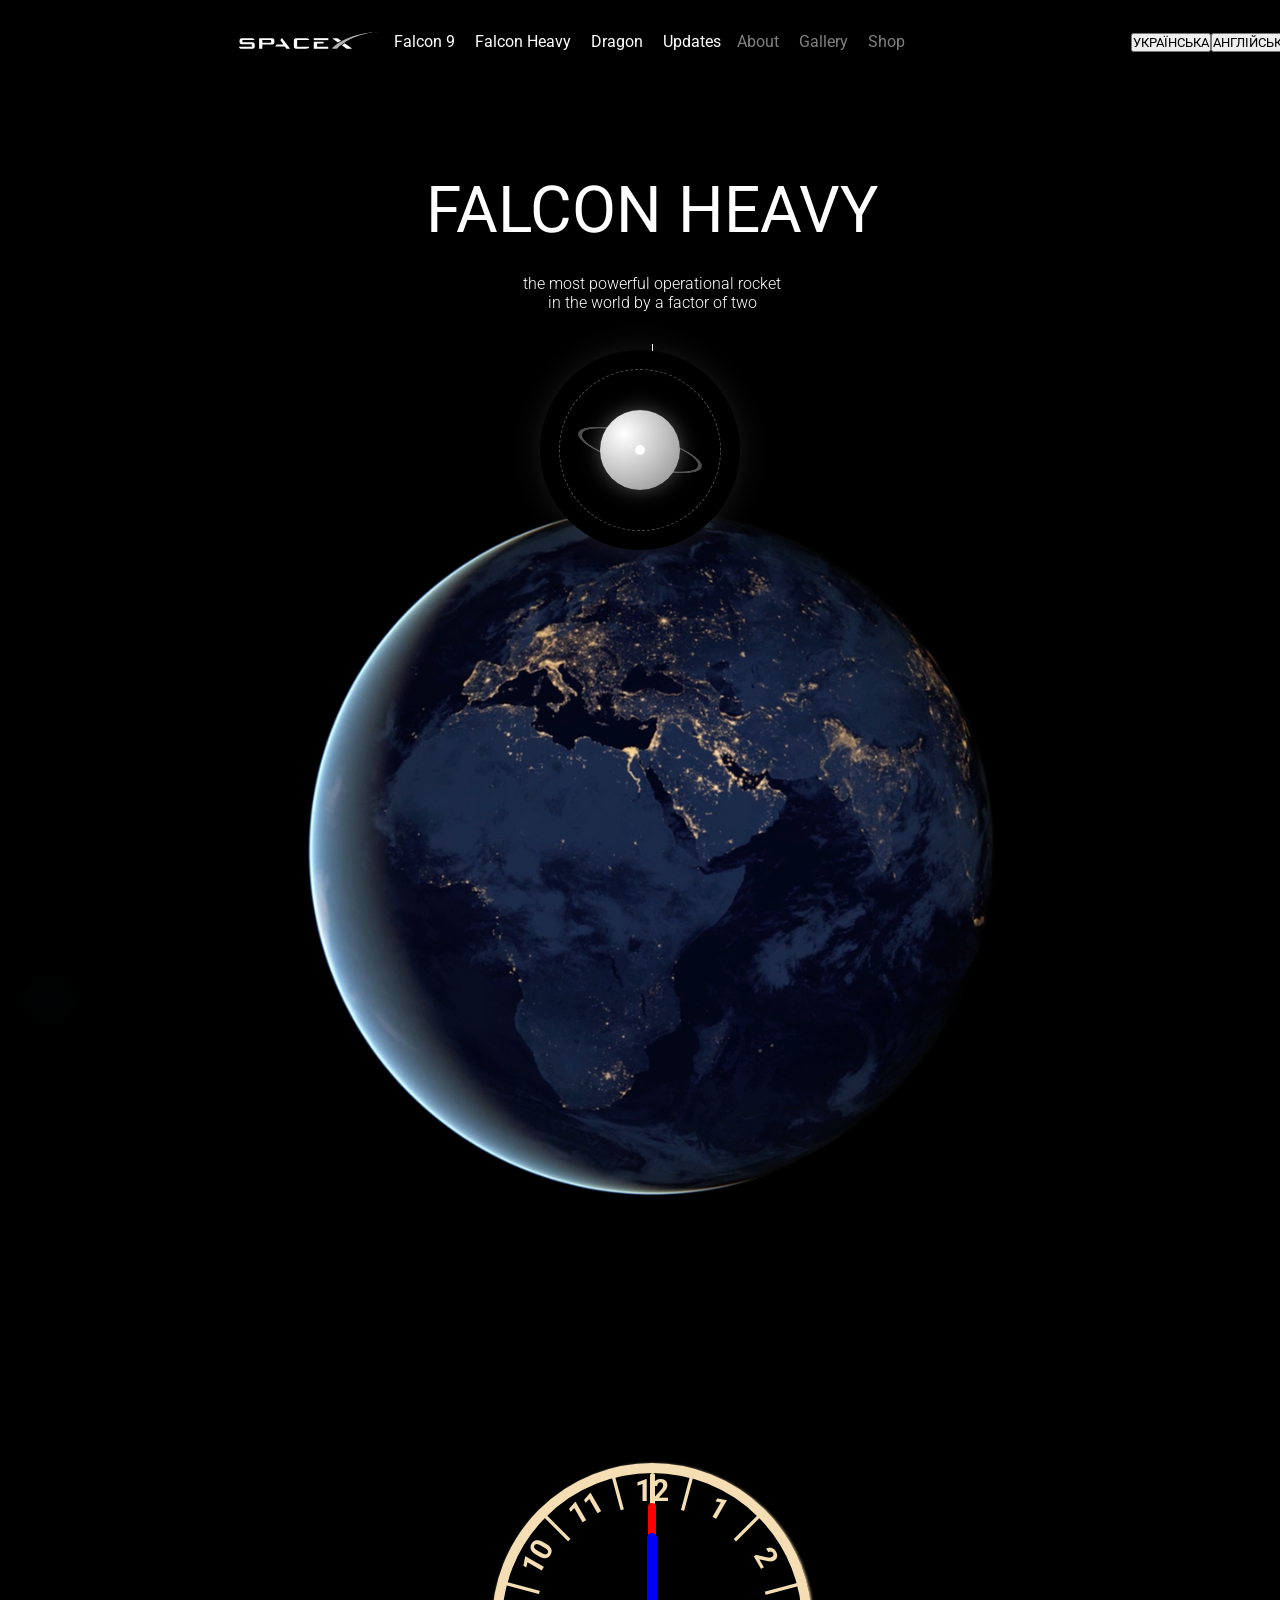
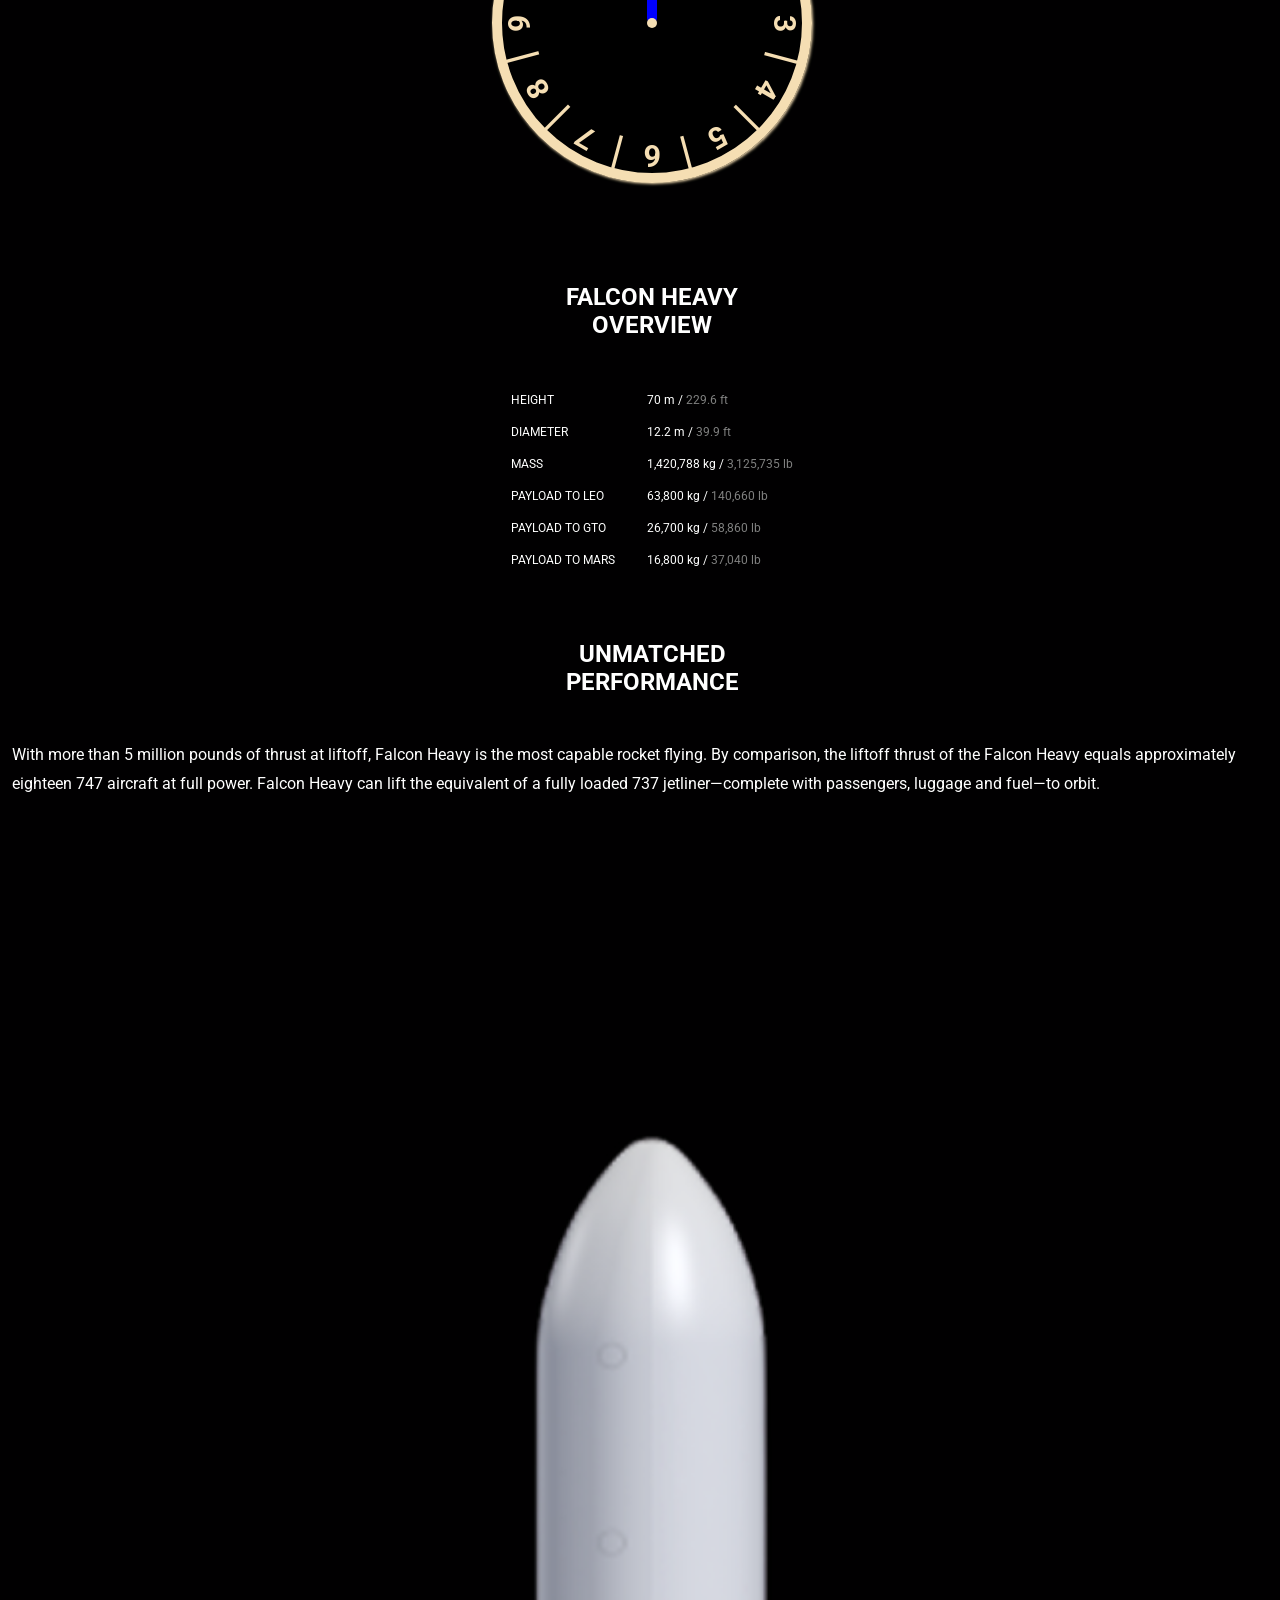
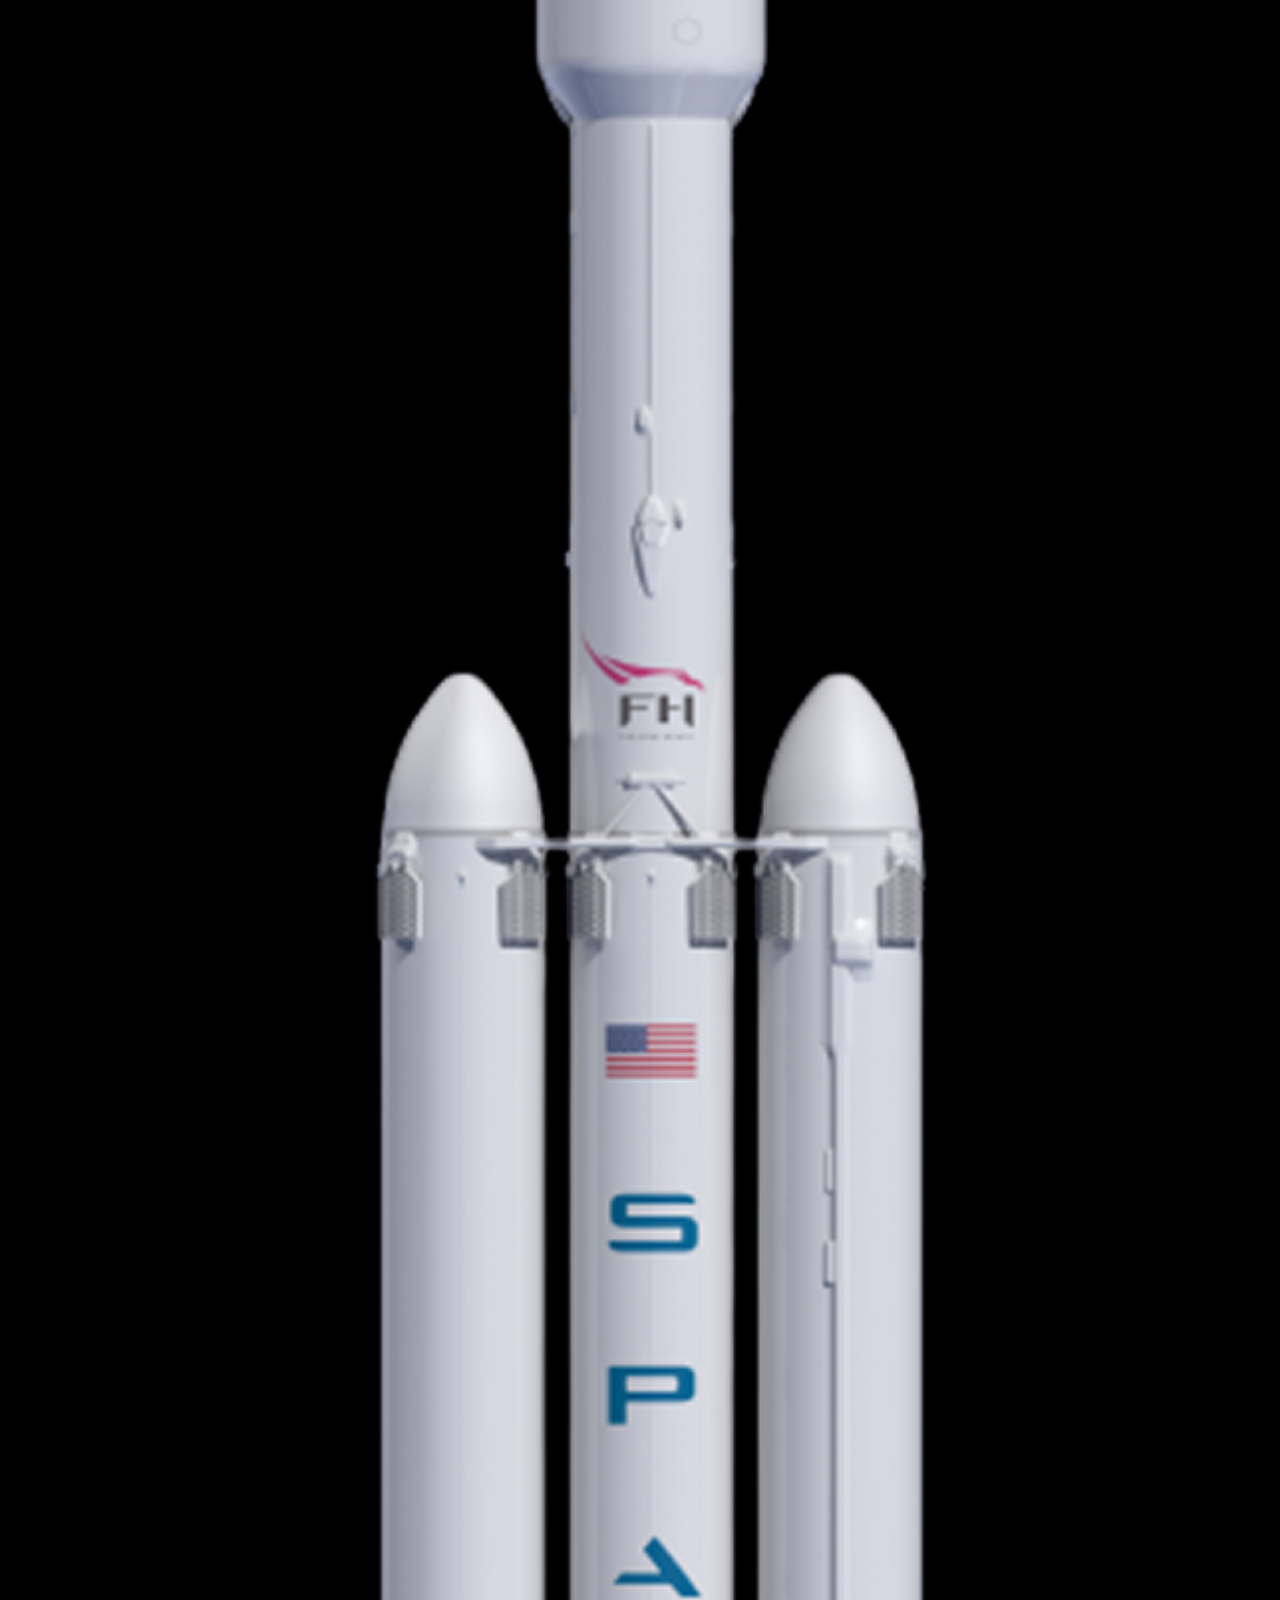
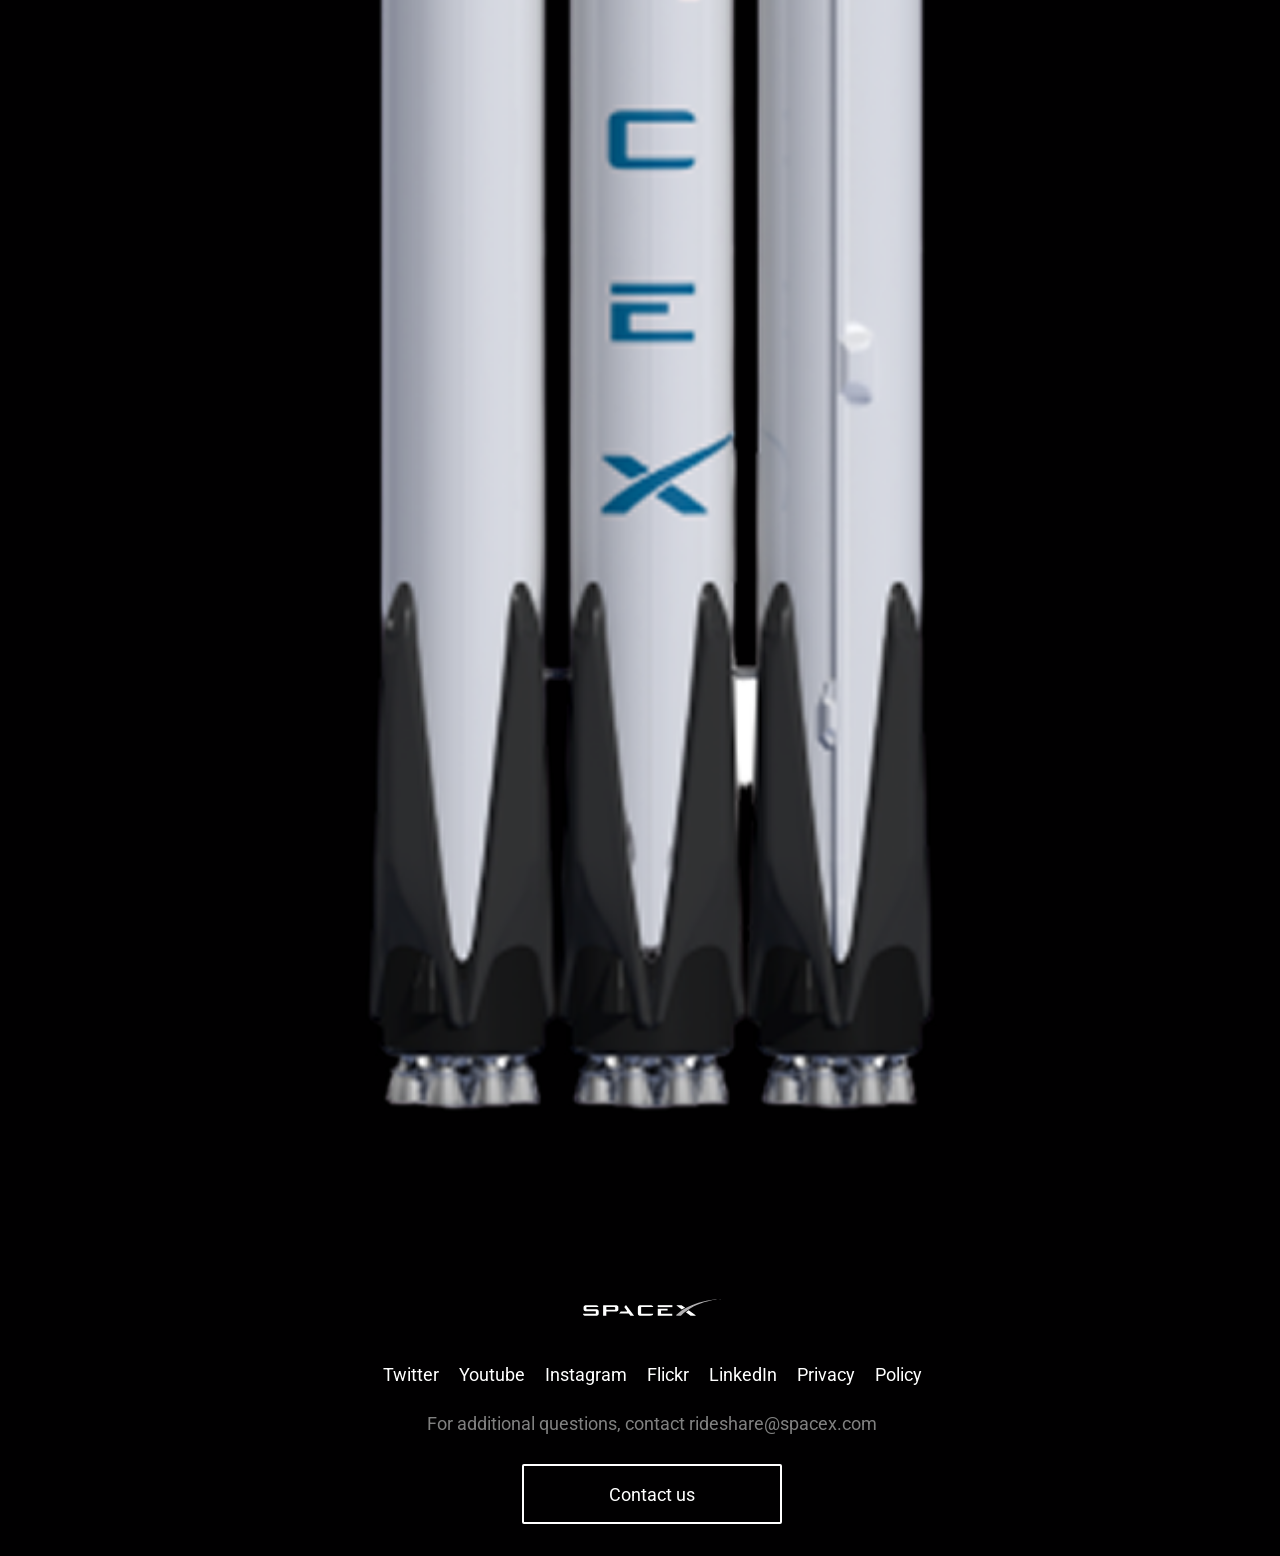
==== commit 47b16f59: "Зробила годинник до сайту" ====
--- a/index.html
+++ b/index.html
@@ -48,9 +48,42 @@
         <img class="Line" src="Line.png" alt="Line.png">
         <img class="earth" src="earth.png" alt="earth.png">
       </div>
-
       <div id="falcon-heavy" class="falcon-overwiew">
         <h3 class="overwiew-title">
+          <div class="clock">
+            <div class="number">1</div>
+            <div class="number">2</div>
+            <div class="number">3</div>
+            <div class="number">4</div>
+            <div class="number">5</div>
+            <div class="number">6</div>
+            <div class="number">7</div>
+            <div class="number">8</div>
+            <div class="number">9</div>
+            <div class="number">10</div>
+            <div class="number">11</div>
+            <div class="number">12</div>
+
+            <div class="line">|</div>
+            <div class="line">|</div>
+            <div class="line">|</div>
+            <div class="line">|</div>
+            <div class="line">|</div>
+
+            <div class="line">|</div>
+            <div class="line">|</div>
+            <div class="line">|</div>
+            <div class="line">|</div>
+            <div class="line">|</div>
+
+            <div class="line">|</div>
+            <div class="line">|</div>
+
+            <div class="sec"></div>
+            <div class="min"></div>
+            <div class="hour"></div>
+            <div class="center"></div>
+          </div>
           Falcon Heavy <br>Overview
         </h3>
         <div class="overview-text">
--- a/style.css
+++ b/style.css
@@ -3,13 +3,17 @@
 * {
   margin: 0;
   padding: 0;
-  box-sizing: border-box;
   font-family: Roboto;
+  user-select: none;
 }
 
 .body {
   background: #010001;
-  overflow-x: hidden
+  overflow-x: hidden;
+  display: flex;
+  justify-content: center;
+  align-items: center;
+  height: 100vh;
 }
 
 html {
@@ -205,6 +209,176 @@
   font-size: 24px;
   text-transform: uppercase;
   padding-bottom: 45px;
+}
+
+.clock {
+  font-size: 10px;
+  position: relative;
+  display: flex;
+  justify-content: center;
+  align-items: center;
+  width: 300px;
+  height: 300px;
+  border-radius: 50%;
+  background-image: url(fone.png);
+  border: 10px solid wheat;
+  margin: 100px;
+  box-shadow: 1px 1px 3px wheat;
+}
+
+.number,
+.line {
+  display: flex;
+  justify-content: center;
+  width: 300px;
+  height: 300px;
+  position: absolute;
+  font-size: 3em;
+  color: wheat;
+  text-shadow: 1px 1px 3px black;
+}
+
+.line {
+  line-height: 30px;
+  text-shadow: none;
+}
+
+.sec,
+.min,
+.hour {
+  position: absolute;
+  transform-origin: 50% 100%;
+  border-radius: 5px;
+}
+
+.center {
+  position: absolute;
+  width: 10px;
+  height: 10px;
+  background: wheat;
+  border-radius: 50%;
+}
+
+.sec {
+  height: 50%;
+  width: 5px;
+  background: wheat;
+  margin-top: -50%;
+}
+
+.min {
+  height: 40%;
+  width: 7.5px;
+  background: red;
+  margin-top: -40%;
+}
+
+.hour {
+  height: 30%;
+  width: 10px;
+  background: blue;
+  margin-top: -30%;
+}
+
+.number:nth-child(1) {
+  transform: rotate(30deg);
+}
+
+.number:nth-child(2) {
+  transform: rotate(60deg);
+}
+
+.number:nth-child(3) {
+  transform: rotate(90deg);
+}
+
+.number:nth-child(4) {
+  transform: rotate(120deg);
+}
+
+.number:nth-child(5) {
+  transform: rotate(150deg);
+}
+
+.number:nth-child(6) {
+  transform: rotate(180deg);
+}
+
+.number:nth-child(7) {
+  transform: rotate(210deg);
+}
+
+.number:nth-child(8) {
+  transform: rotate(240deg);
+}
+
+.number:nth-child(9) {
+  transform: rotate(270deg);
+}
+
+.number:nth-child(10) {
+  transform: rotate(300deg);
+}
+
+.number:nth-child(11) {
+  transform: rotate(330deg);
+}
+
+.number:nth-child(12) {
+  transform: rotate(360deg);
+}
+
+.line:nth-child(13) {
+  transform: rotate(15deg);
+}
+
+.line:nth-child(14) {
+  transform: rotate(45deg);
+}
+
+.line:nth-child(15) {
+  transform: rotate(75deg);
+}
+
+.line:nth-child(16) {
+  transform: rotate(105deg);
+}
+
+.line:nth-child(17) {
+  transform: rotate(135deg);
+}
+
+.line:nth-child(18) {
+  transform: rotate(165deg);
+}
+
+.line:nth-child(19) {
+  transform: rotate(195deg);
+}
+
+.line:nth-child(20) {
+  transform: rotate(225deg);
+}
+
+.line:nth-child(21) {
+  transform: rotate(255deg);
+}
+
+.line:nth-child(22) {
+  transform: rotate(285deg);
+}
+
+.line:nth-child(23) {
+  transform: rotate(315deg);
+}
+
+.line:nth-child(24) {
+  transform: rotate(345deg);
+}
+
+.line {
+  font-size: 40px;
+  color: wheat;
 }
 
 .overview-text {
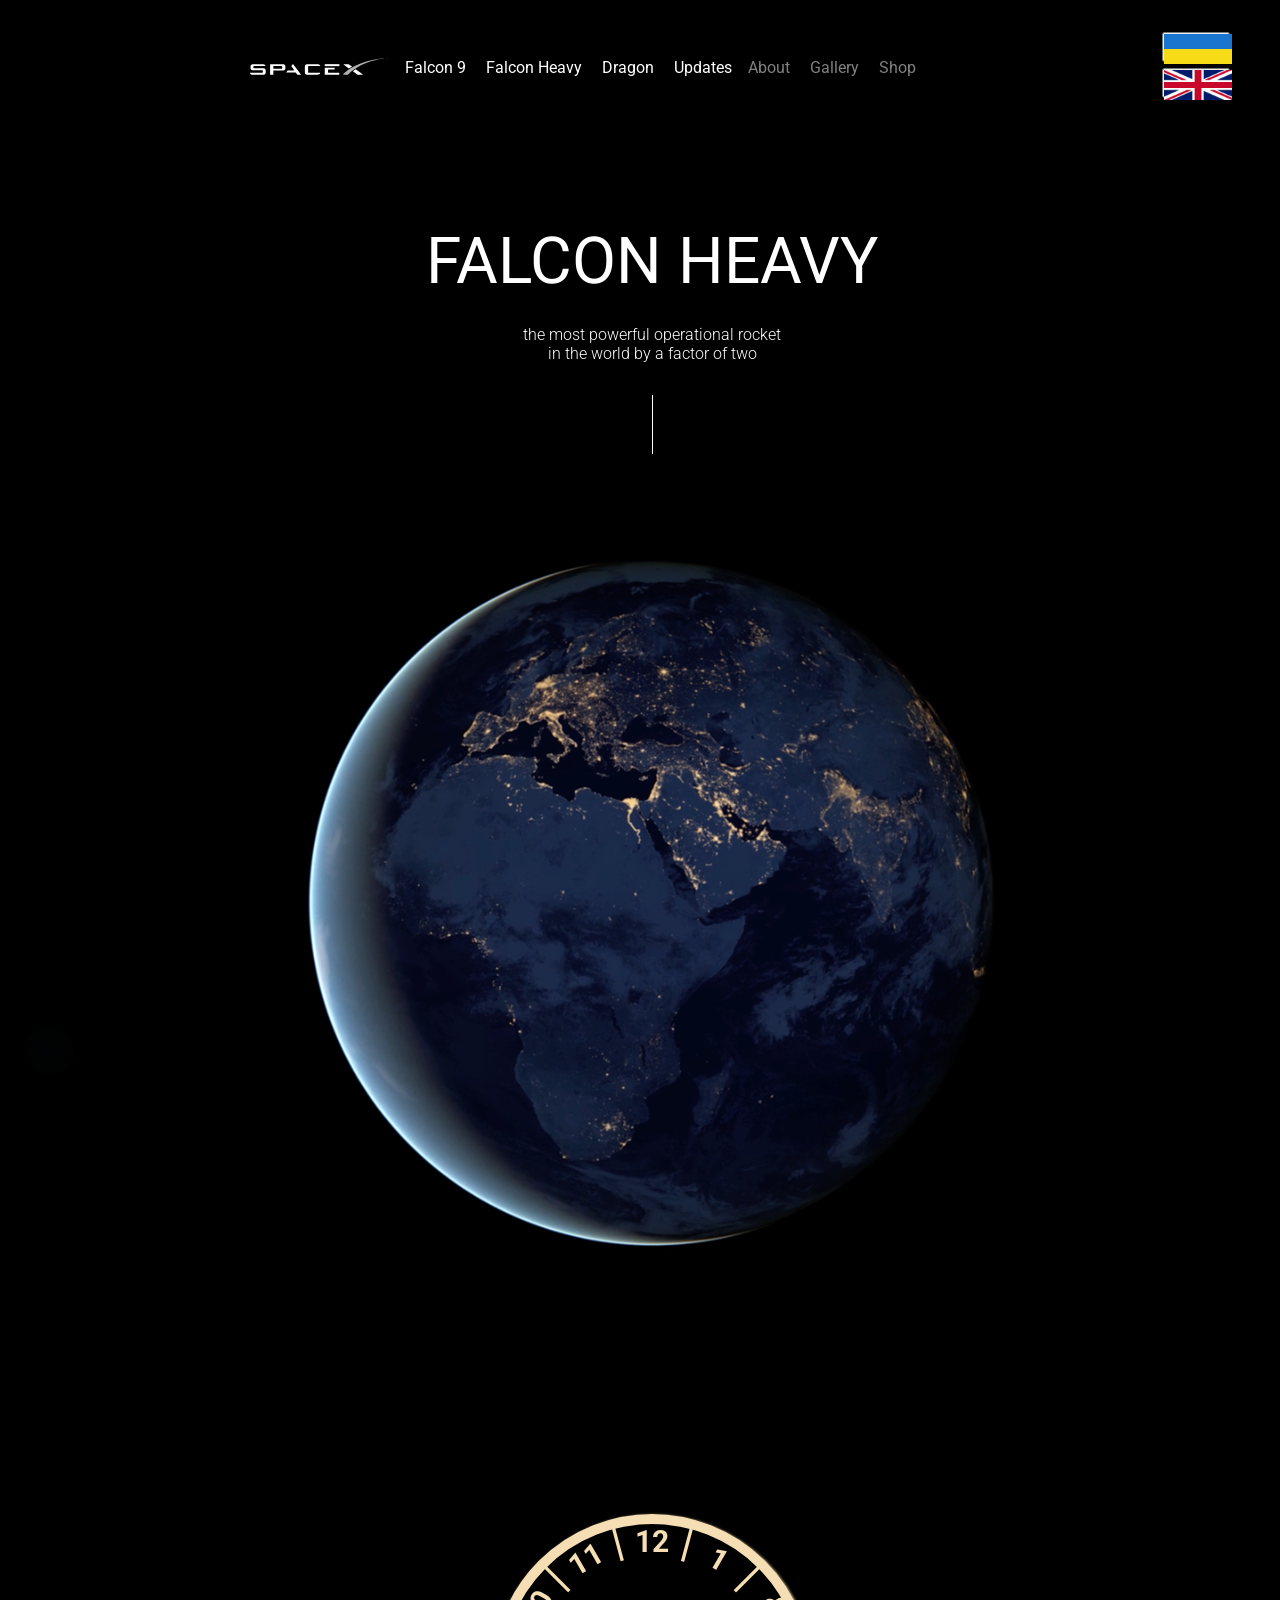
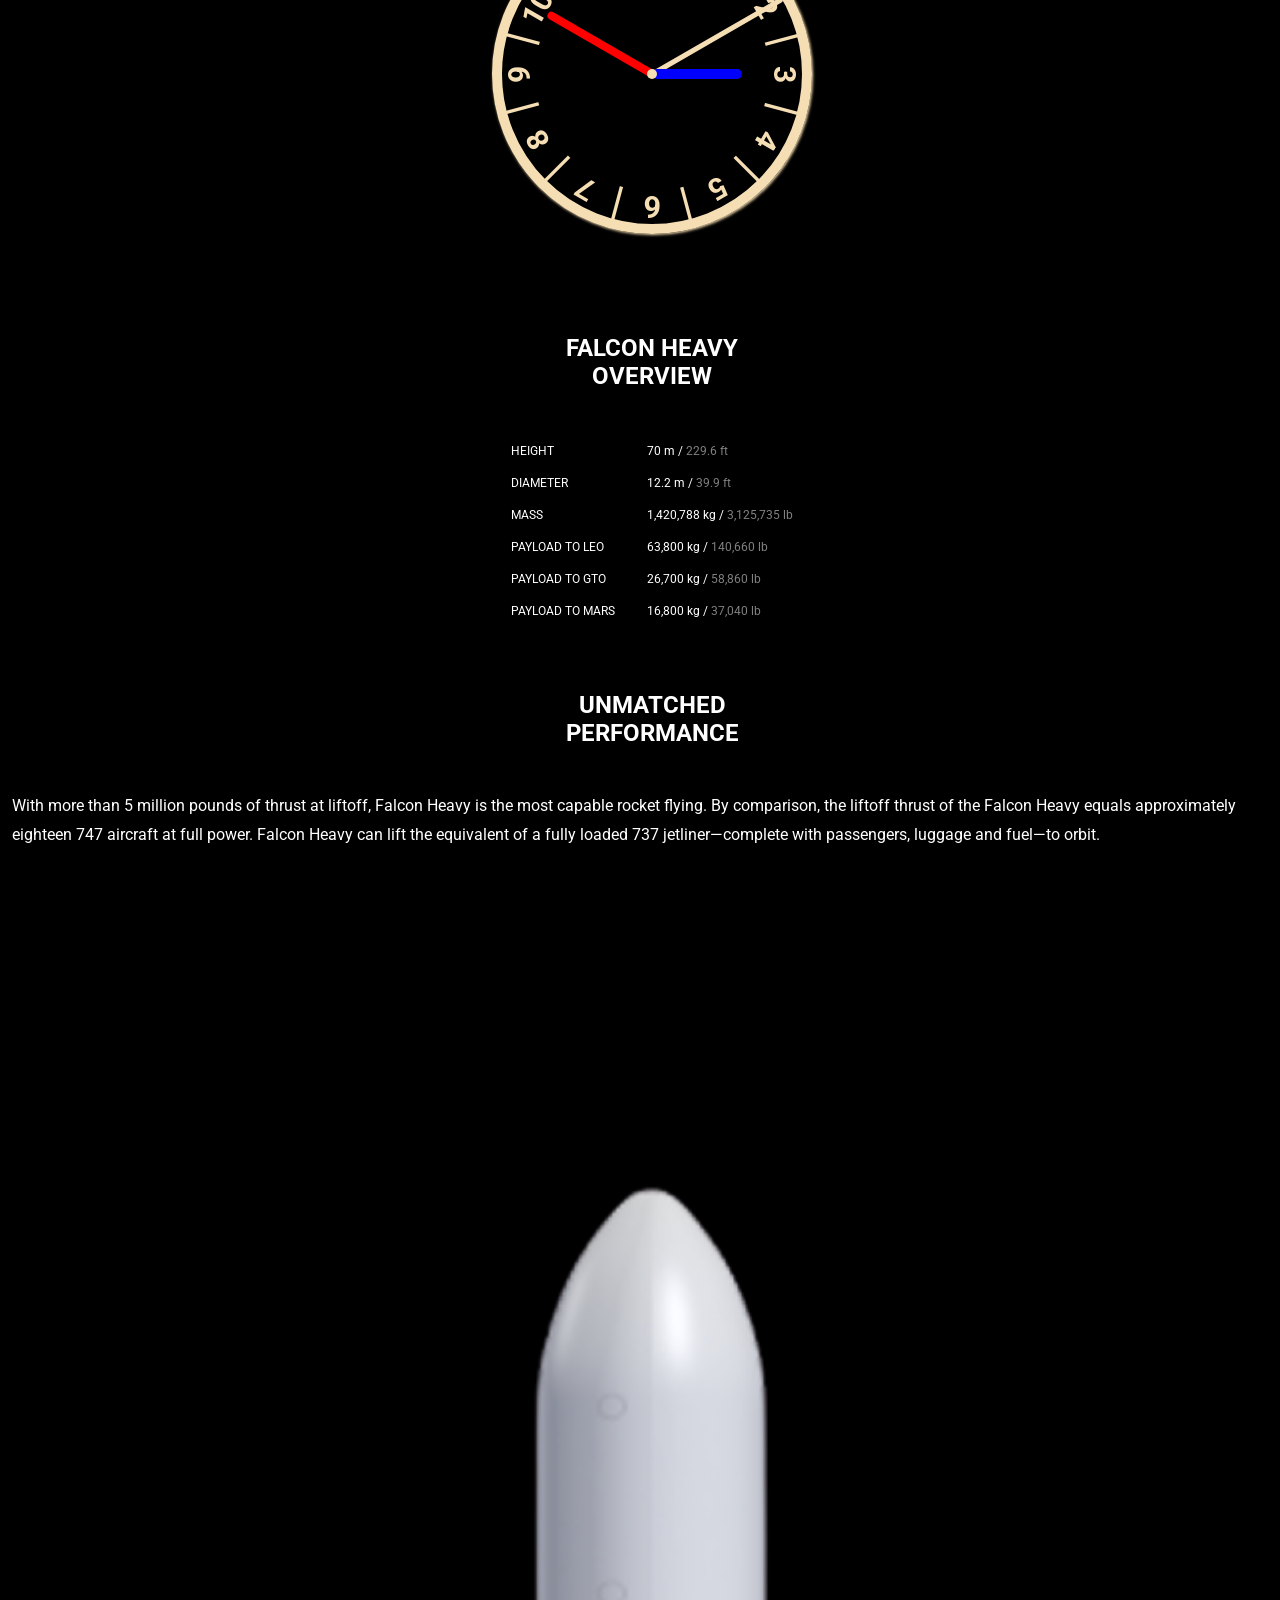
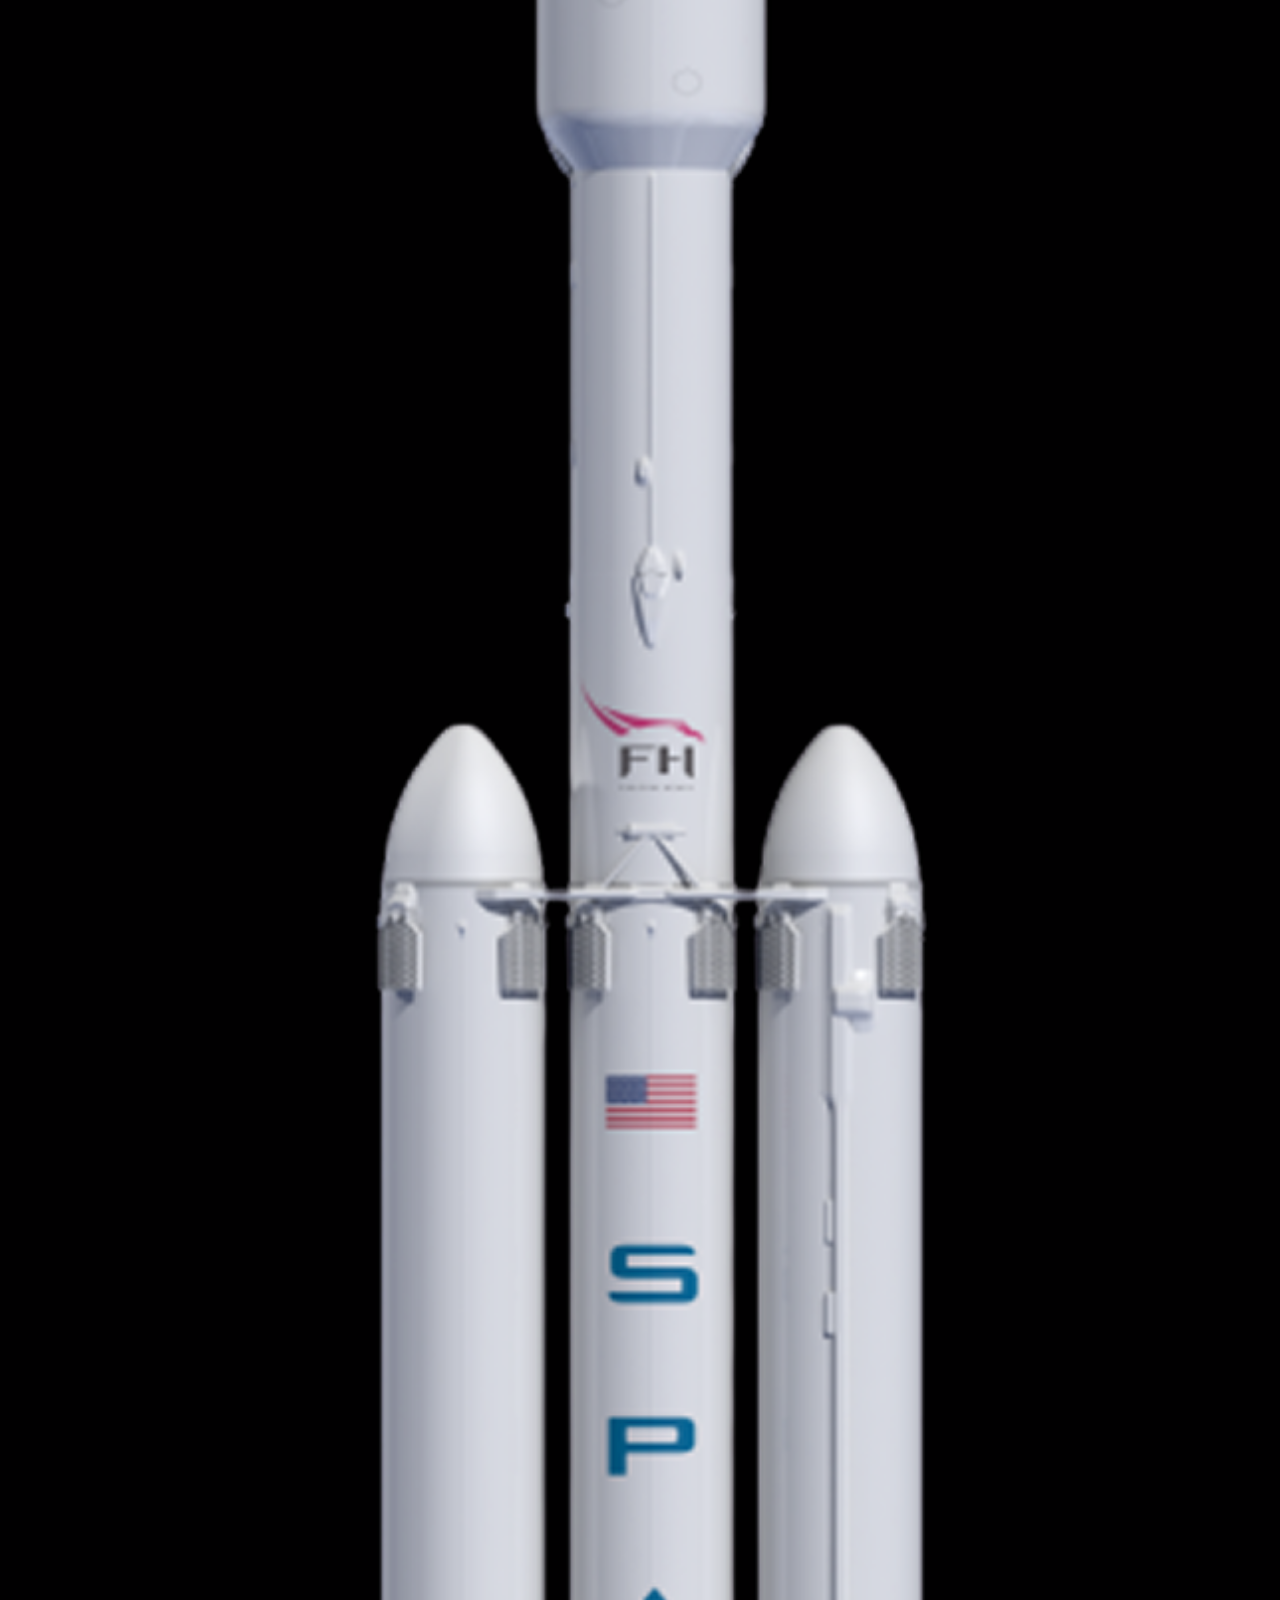
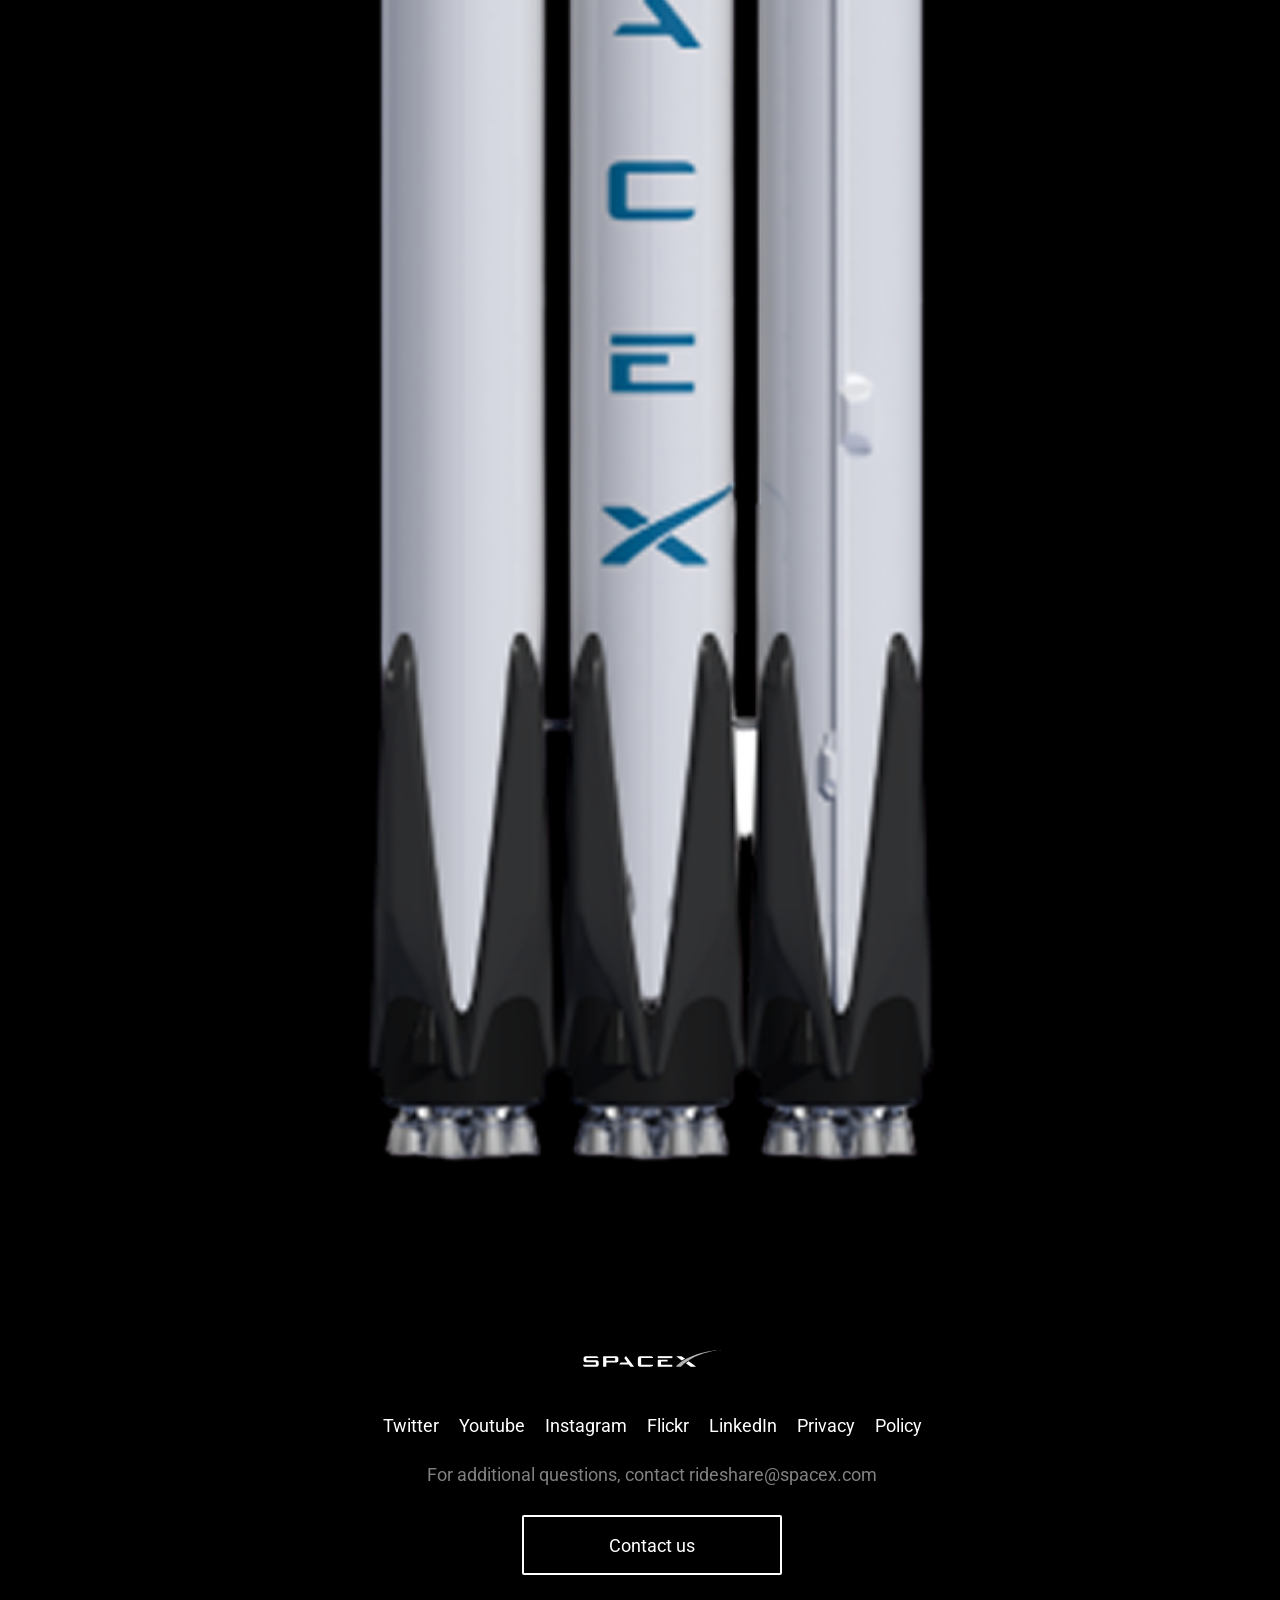
==== commit ca509db5: "Зробила переклад" ====
--- a/index.html
+++ b/index.html
@@ -25,26 +25,31 @@
           <img class="logo" src="logo.svg" alt="logo.svg" />
         </a>
         <ul class="nav">
-          <li class="nav-item"><a href="#falcon-9" class="nav-link">Falcon 9</a></li>
-          <li class="nav-item"><a href="#falcon-heavy" class="nav-link">Falcon Heavy</a></li>
-          <li class="nav-item"><a href="#dragon" class="nav-link">Dragon</a></li>
-          <li class="nav-item"><a href="#updates" class="nav-link">Updates</a></li>
+          <li class="nav-item"><a href="#falcon-9" class="nav-link target">Falcon 9</a></li>
+          <li class="nav-item"><a href="#falcon-heavy" class="nav-link target">Falcon Heavy</a></li>
+          <li class="nav-item"><a href="#dragon" class="nav-link target">Dragon</a></li>
+          <li class="nav-item"><a href="#updates" class="nav-link target">Updates</a></li>
         </ul>
         <ul class="nav">
-          <li class="nav-item"><a href="#updates" class="nav-link gray-link">About</a></li>
-          <li class="nav-item"><a href="#updates" class="nav-link gray-link">Gallery</a></li>
-          <li class="nav-item"><a href="#updates" class="nav-link gray-link">Shop</a></li>
+          <li class="nav-item"><a href="#updates" class="nav-link gray-link target">About</a></li>
+          <li class="nav-item"><a href="#updates" class="nav-link gray-link target">Gallery</a></li>
+          <li class="nav-item"><a href="#updates" class="nav-link gray-link target">Shop</a></li>
         </ul>
       </div>
-      <button onclick="translateToUk()">УКРАЇНСЬКА</button>
-
-      <button onclick="translateToEn()">АНГЛІЙСЬКА</button>
+      <div>
+        <button class="translate-buttons" onclick="translateToUk()">
+          <img src="Ukraine.png" alt="Ukraine.png"></img>
+        </button>
+        <button class="translate-buttons" onclick="translateToEn()">
+          <img src="UK.png" alt="UK.png"></img>
+        </button>
+      </div>
     </header>
     <!-- /header -->
     <main class="main">
       <div class="heading">
-        <h1 class="heading1">FALCON HEAVY</h1>
-        <h4 class="heading4">the most powerful operational rocket in the world by a factor of two</h4>
+        <h1 class="heading1 target">FALCON HEAVY</h1>
+        <h4 class="heading4 target">the most powerful operational rocket in the world by a factor of two</h4>
         <img class="Line" src="Line.png" alt="Line.png">
         <img class="earth" src="earth.png" alt="earth.png">
       </div>
@@ -88,27 +93,27 @@
         </h3>
         <div class="overview-text">
           <ul class="falcon-parameters left-col">
-            <li class="falcon-parameters-item">HEIGHT</li>
-            <li class="falcon-parameters-item">DIAMETER</li>
-            <li class="falcon-parameters-item">MASS</li>
-            <li class="falcon-parameters-item">PAYLOAD TO LEO</li>
-            <li class="falcon-parameters-item">PAYLOAD TO GTO </li>
-            <li class="falcon-parameters-item">PAYLOAD TO MARS</li>
+            <li class="falcon-parameters-item target">HEIGHT</li>
+            <li class="falcon-parameters-item target">DIAMETER</li>
+            <li class="falcon-parameters-item target">MASS</li>
+            <li class="falcon-parameters-item target">PAYLOAD TO LEO</li>
+            <li class="falcon-parameters-item target">PAYLOAD TO GTO </li>
+            <li class="falcon-parameters-item target">PAYLOAD TO MARS</li>
           </ul>
           <ul class="falcon-parameters right-col">
-            <li class="falcon-parameters-item">70 m / <span class="ft">229.6 ft</span></li>
-            <li class="falcon-parameters-item">12.2 m / <span class="ft">39.9 ft</span></li>
-            <li class="falcon-parameters-item">1,420,788 kg / <span class="ft">3,125,735 lb</span></li>
-            <li class="falcon-parameters-item">63,800 kg / <span class="ft">140,660 lb</span></li>
-            <li class="falcon-parameters-item">26,700 kg / <span class="ft">58,860 lb</span></li>
-            <li class="falcon-parameters-item">16,800 kg / <span class="ft">37,040 lb</span></li>
+            <li class="falcon-parameters-item target">70 m / <span class="ft">229.6 ft</span></li>
+            <li class="falcon-parameters-item target">12.2 m / <span class="ft">39.9 ft</span></li>
+            <li class="falcon-parameters-item target">1,420,788 kg / <span class="ft">3,125,735 lb</span></li>
+            <li class="falcon-parameters-item target">63,800 kg / <span class="ft">140,660 lb</span></li>
+            <li class="falcon-parameters-item target">26,700 kg / <span class="ft">58,860 lb</span></li>
+            <li class="falcon-parameters-item target">16,800 kg / <span class="ft">37,040 lb</span></li>
           </ul>
         </div>
       </div>
 
       <div class="unmatched-performance">
-        <h3 class="overwiew-title">UNMATCHED <br>PERFORMANCE</h3>
-        <p class="text">With more than 5 million pounds of thrust at liftoff,
+        <h3 class="overwiew-title target">UNMATCHED <br>PERFORMANCE</h3>
+        <p class="text target">With more than 5 million pounds of thrust at liftoff,
           Falcon Heavy is the most capable rocket flying. By comparison,
           the liftoff thrust of the Falcon Heavy equals approximately
           eighteen 747 aircraft at full power. Falcon Heavy can lift
@@ -126,17 +131,17 @@
         <img class="footer-logo" src="logo.svg" alt="logo.svg" />
       </a>
       <ul class="footer-nav">
-        <li><a href="#top" class="footer-nav-link">Twitter</a></li>
-        <li><a href="#top" class="footer-nav-link">Youtube</a></li>
-        <li><a href="#top" class="footer-nav-link">Instagram</a></li>
-        <li><a href="#top" class="footer-nav-link">Flickr</a></li>
-        <li><a href="#top" class="footer-nav-link">LinkedIn</a></li>
-        <li><a href="#top" class="footer-nav-link">Privacy</a></li>
-        <li><a href="#top" class="footer-nav-link">Policy</a></li>
+        <li><a href="#top" class="footer-nav-link target">Twitter</a></li>
+        <li><a href="#top" class="footer-nav-link target">Youtube</a></li>
+        <li><a href="#top" class="footer-nav-link target">Instagram</a></li>
+        <li><a href="#top" class="footer-nav-link target">Flickr</a></li>
+        <li><a href="#top" class="footer-nav-link target">LinkedIn</a></li>
+        <li><a href="#top" class="footer-nav-link target">Privacy</a></li>
+        <li><a href="#top" class="footer-nav-link target">Policy</a></li>
       </ul>
-      <p class="contact">For additional questions, contact <a
+      <p class="contact target">For additional questions, contact <a
           href="mailto=rideshare@spacex.com">rideshare@spacex.com</a></p>
-      <button id="dragon" class="contact-us">Contact us</button>
+      <button id="dragon" class="contact-us target">Contact us</button>
     </footer>
     <!-- /footer -->
   </div>
--- a/style.css
+++ b/style.css
@@ -139,6 +139,7 @@
   justify-content: center;
   align-items: center;
   height: 123px;
+  gap: 8px;
 }
 
 .header-content {
@@ -166,6 +167,17 @@
 
 .gray-link {
   color: gray;
+}
+
+.translate-buttons {
+  width: 68px;
+  height: 30px;
+  cursor: pointer;
+
+  & img {
+    width: 68px;
+    height: 30px;
+  }
 }
 
 .main {
